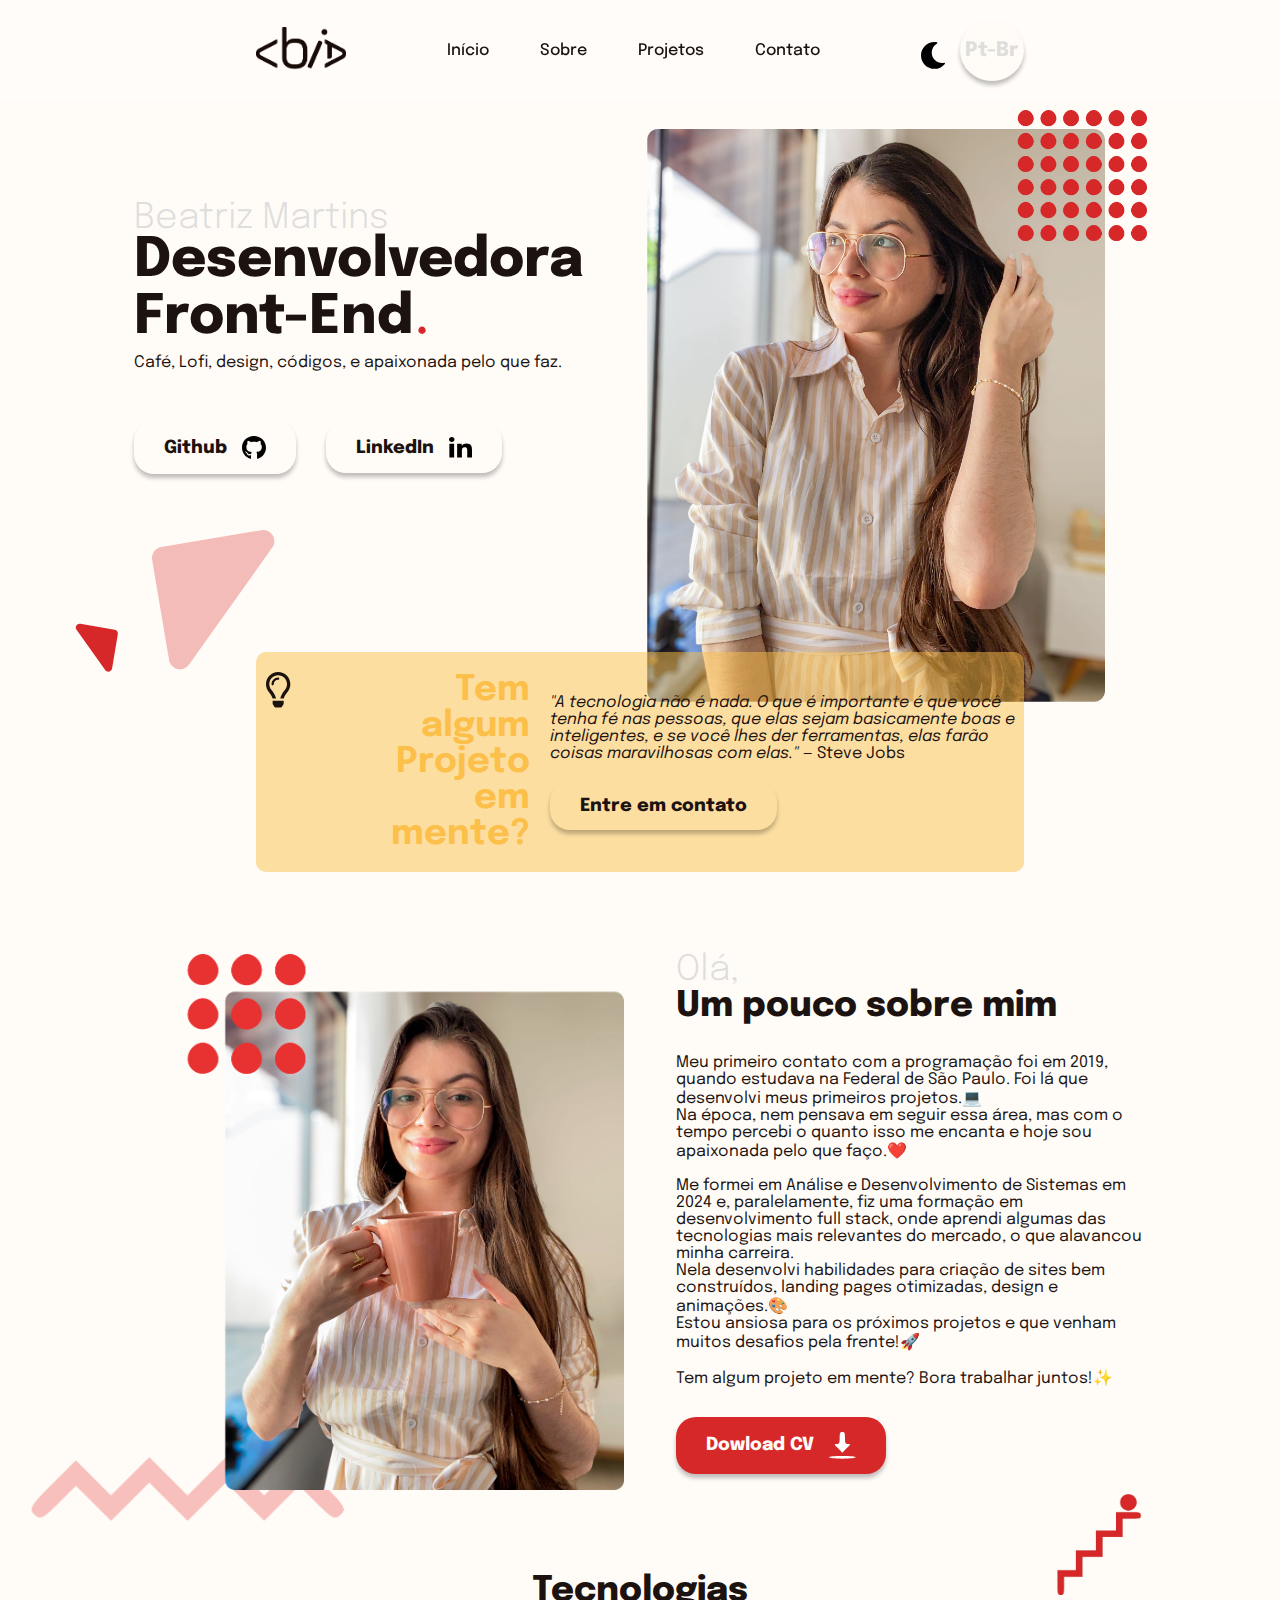
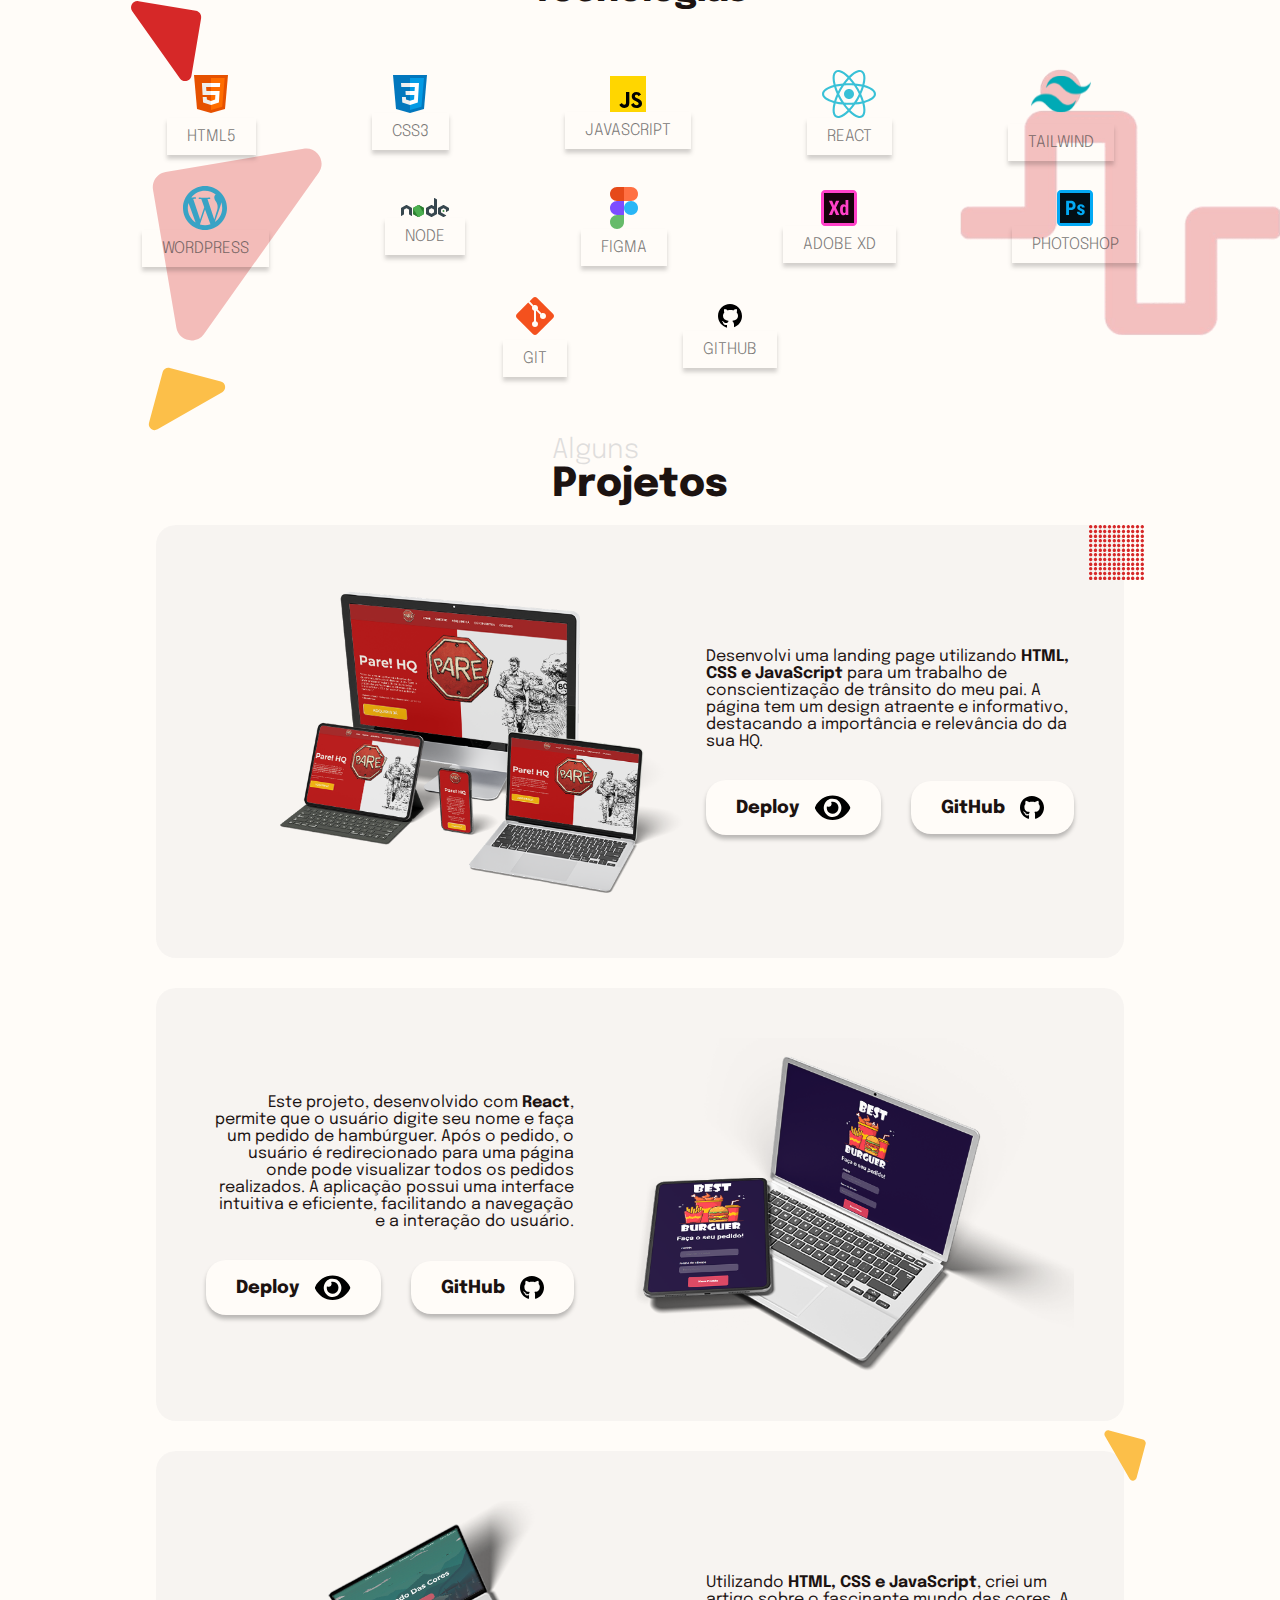
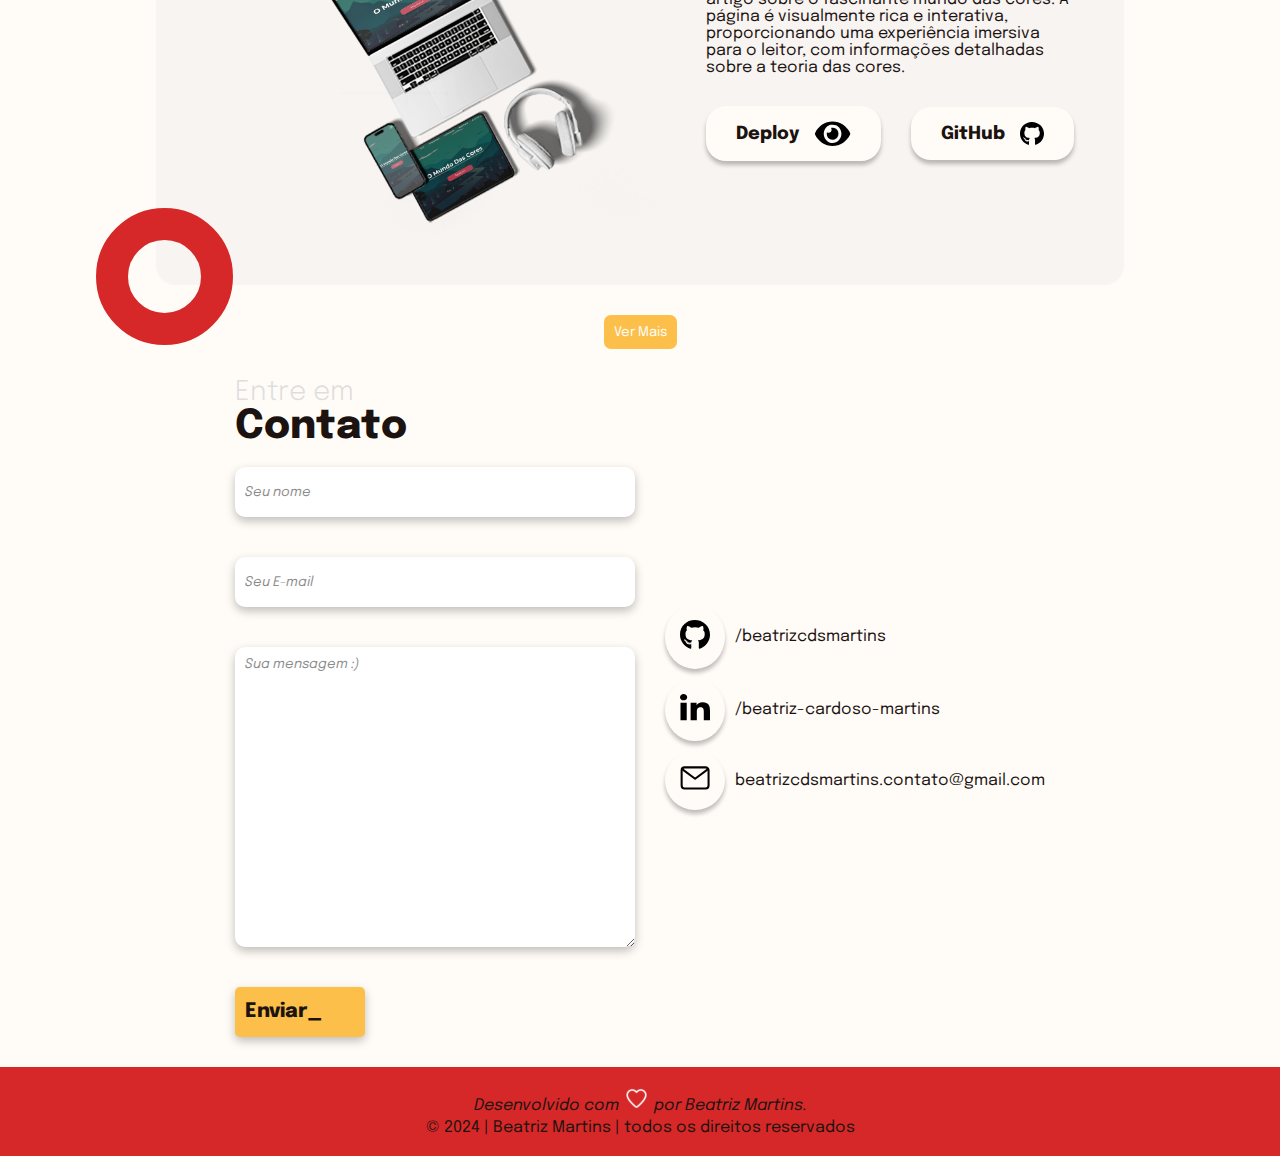
==== index.html @ 6c8186a6 "fix bug form" ====
<!DOCTYPE html>
<html lang="pt-br">

<head>
    <meta charset="UTF-8">
    <meta name="viewport" content="width=device-width, initial-scale=1.0">
    <link rel="preconnect" href="https://fonts.googleapis.com">
    <link rel="preconnect" href="https://fonts.gstatic.com" crossorigin>
    <link href="https://fonts.googleapis.com/css2?family=Epilogue:ital,wght@0,100..900;1,100..900&display=swap"
        rel="stylesheet">
    <link rel="stylesheet" href="./styles/index.css">
    <title>Beatriz Martins</title>
</head>

<body>
    <div class="mobile-header">
        <a href="#"><img width="90px" src="./assets/images/logo-bia.png" alt="Beatriz-Martins-Logo"></a>
        <img class="hamburguer" src="./assets/icons/hamburguer_menu.svg" alt="menu-hamburguer">
    </div>

    <header>
        <a class="logo-desktop" href="#"><img width="90px" src="./assets/images/logo-bia.png"
                alt="Beatriz-Martins-Logo"></a>
        <nav class="nav-menu">
            <div class="info-mobile">
                <img class="switch" src="./assets/icons/moon.svg" alt="moon-mood">
                <button class="language-btn">Pt-Br</button>
            </div>
            <a href="#home">Início</a>
            <a href="#sobre">Sobre</a>
            <a href="#projetos">Projetos</a>
            <a href="#contato">Contato</a>
        </nav>
        <div class="nav-info">
            <img class="switch" src="./assets/icons/moon.svg" alt="moon-mood">
            <button class="language-btn">Pt-Br</button>
        </div>
    </header>

    <section id="home">
        <div class="background-images">
        </div>
        <div class="container-home">
            <article>

                <span class="span-subtitle">Beatriz Martins</span>
                <h1>Desenvolvedora <br> Front-End<span>.</span></h1>
                <p>Café, Lofi, design, códigos, e apaixonada pelo que faz.</p>

                <div>
                    <a target="_blank" href="https://github.com/beatrizcdsmartins/">Github <img class="github"
                            src="./assets/icons/github.svg" alt="git-hub"></a>
                    <a target="_blank" href="https://www.linkedin.com/in/beatriz-cardoso-martins/">LinkedIn <img
                            src="./assets/icons/linkedIn.svg" alt="linkedIn"></a>
                    <img class="pipe" src="./assets/shapes/pipe.svg" alt="">
                </div>
                <img class="triangle" src="./assets/shapes/triangle.svg" alt="">
                <img class="dark-triangle" src="./assets/shapes/dark_triangle.svg" alt="">
            </article>

            <img class="image-home" width="500px" src="./assets/images/foto_home.png" alt="Beatriz Martins">
        </div>

    </section>

    <section class="cta">

        <img class="lamp" src="./assets/icons/light_lamp.svg" alt="lamp">
        <div class="main-container">
            <h1>Tem algum<br>
                Projeto em <br>
                mente?</h1>
            <div>
                <p class="txt-cta">
                    <i> "A tecnologia não é nada. O que é importante é que você tenha fé nas pessoas,
                        que elas sejam basicamente boas e inteligentes, e se você lhes der ferramentas,
                        elas farão coisas maravilhosas com elas."</i>
                    — Steve Jobs
                </p>
                <a class="txt-cta" href="#contato">Entre em contato</a>
            </div>
        </div>
    </section>

    <section id="sobre" class="about-me">
        <div class="container-about-me">
            <img class="image-about-me" width="500px" src="./assets/images/quem-sou-imagem.png" alt="eu">
            <article>
                <span>Olá,</span>
                <h1>Um pouco sobre mim</h1>
                <p>
                    Meu primeiro contato com a programação foi em 2019, quando estudava na Federal de São Paulo. Foi lá
                    que desenvolvi meus primeiros projetos.💻
                    <br>Na época, nem pensava em seguir essa área, mas com o tempo percebi o quanto isso me encanta e
                    hoje sou apaixonada pelo que faço.❤️
                    <br><br>
                    Me formei em Análise e Desenvolvimento de Sistemas em 2024 e, paralelamente, fiz uma formação em
                    desenvolvimento full stack, onde aprendi algumas das tecnologias mais relevantes do mercado, o que
                    alavancou minha carreira. <br>
                    Nela desenvolvi habilidades para criação de sites bem construídos, landing pages otimizadas, design
                    e animações.🎨
                    <br>Estou ansiosa para os próximos projetos e que venham muitos desafios pela frente!🚀
                    <br><br>
                    Tem algum projeto em mente? Bora trabalhar juntos!✨
                </p>

                <button>Dowload CV <img src="./assets/icons/dowload.svg" alt="dowload-cv-botão"></button>
                <img class="gif" src="./assets/shapes/stairs_dot_animate.gif" alt="">
            </article>
        </div>

    </section>

    <section class="stacks-section">
        <div class="container-shapes">
            <img style="width: 100px;" class="dark-triangle" src="./assets/shapes/dark_triangle.svg" alt="">
            <img style="width: 200px;" class="triangle" src="./assets/shapes/triangle.svg" alt="">
            <img style="width: 100px;" class="yellow-triangle" src="./assets/shapes/yellow-triangle.svg" alt="">
        </div>


        <div class="container-stacks">
            <h1>Tecnologias</h1>
            <div class="stacks">
                <div class="block-stack">
                    <img src="./assets/stacks/html.svg" alt="html">
                    <span>HTML5</span>
                </div>
                <div class="block-stack">
                    <img src="./assets/stacks/css.svg" alt="html">
                    <span>CSS3</span>
                </div>
                <div class="block-stack">
                    <img src="./assets/stacks/js.svg" alt="html">
                    <span>JAVASCRIPT</span>
                </div>
                <div class="block-stack">
                    <img src="./assets/stacks/react.svg" alt="html">
                    <span>REACT</span>
                </div>
                <div class="block-stack">
                    <img src="./assets/stacks/tailwind.svg" alt="html">
                    <span>TAILWIND</span>
                </div>
                <div class="block-stack">
                    <img src="./assets/stacks/wordpress.svg" alt="html">
                    <span>WORDPRESS</span>
                </div>
                <div class="block-stack">
                    <img src="./assets/stacks/node.svg" alt="html">
                    <span>NODE</span>
                </div>
                <div class="block-stack">
                    <img src="./assets/stacks/figma.svg" alt="html">
                    <span>FIGMA</span>
                </div>
                <div class="block-stack">
                    <img src="./assets/stacks/adobeXd.svg" alt="html">
                    <span>ADOBE XD</span>
                </div>
                <div class="block-stack">
                    <img src="./assets/stacks/ps.svg" alt="html">
                    <span>PHOTOSHOP</span>
                </div>
                <div class="block-stack">
                    <img src="./assets/stacks/git.svg" alt="html">
                    <span>GIT</span>
                </div>
                <div class="block-stack">
                    <img src="./assets/stacks/github.svg" alt="html">
                    <span>GITHUB</span>
                </div>
            </div>
            <img class="stacks-gif" src="./assets/shapes/gif_stacks.gif" alt="">
        </div>
    </section>

    <section id="projetos" class="projects">
        <div class="projects-container">
            <div class="container-title">
                <span>Alguns</span>
                <h1>Projetos</h1>
            </div>

            <div class="wrap-projects">
                <div class="container-project">
                    <img class="dots-shape" src="./assets/shapes/square_dots.svg" alt="">
                    <img class="mockup" width="500px" src="./assets/images/mockups/pareHq_mockup.png" alt="">
                    <div>
                        <p>Desenvolvi uma landing page utilizando <b>HTML, CSS e JavaScript</b>
                            para um trabalho de conscientização de trânsito do meu pai. A página
                            tem um design atraente e informativo, destacando a importância e relevância do
                            da sua HQ.</p>

                        <div class="container-btn">
                            <a target="_blank" href="https://parehq.com.br/">Deploy <img
                                    src="./assets/icons/deploy_eye.svg" alt="Deploy-project"></a>
                            <a target="_blank" href="https://github.com/beatrizcdsmartins/Pare-HQ">GitHub <img
                                    src="./assets/icons/github.svg" alt="github"></a>
                        </div>
                    </div>
                </div>

                <div class="container-project  inverse-container-project">
                    <img class="mockup" width="500px" src="./assets/images/mockups/react_hamburguer_mockup.png" alt="">
                    <div>
                        <p>Este projeto, desenvolvido com <b>React</b>, permite que
                            o usuário digite seu nome e faça um pedido de hambúrguer.
                            Após o pedido, o usuário é redirecionado para uma página onde
                            pode visualizar todos os pedidos realizados. A aplicação possui
                            uma interface intuitiva
                            e eficiente, facilitando a navegação e a interação do usuário.</p>

                        <div class="container-btn">
                            <a target="_blank" href="https://genuine-hummingbird-b6ca95.netlify.app/">Deploy <img
                                    src="./assets/icons/deploy_eye.svg" alt="Deploy-project"></a>
                            <a target="_blank" href="https://github.com/beatrizcdsmartins/hamburguer-react">GitHub <img
                                    src="./assets/icons/github.svg" alt="github"></a>
                        </div>
                    </div>
                </div>

                <div class="container-project">
                    <img class="triangle-shape" src="./assets/shapes/yellow-triangle.svg" alt="">
                    <img class="mockup" width="500px" src="./assets/images/mockups/colors_ockup.png" alt="">
                    <div>
                        <p>Utilizando <b>HTML, CSS e JavaScript</b>, criei um artigo sobre o fascinante mundo
                            das cores. A página é visualmente rica e interativa, proporcionando uma
                            experiência imersiva para o leitor, com informações detalhadas sobre a
                            teoria das cores.</p>

                        <div class="container-btn">
                            <a target="_blank" href="https://beatrizcdsmartins.github.io/The-colors-world/">Deploy <img
                                    src="./assets/icons/deploy_eye.svg" alt="Deploy-project"></a>
                            <a target="_blank" href="https://github.com/beatrizcdsmartins/The-colors-world">GitHub <img
                                    src="./assets/icons/github.svg" alt="github"></a>
                        </div>
                    </div>
                    <img class="circle-shape" src="./assets/shapes/stroke_fat_circle.svg" alt="">
                </div>

                <div id="hide-content">
                    <div class="container-project  inverse-container-project">
                        <img class="mockup" width="500px" src="./assets/images/mockups/conversor_Mockup.png" alt="">
                        <div>
                            <p>Este projeto foi desenvolvido com <b>HTML, CSS e JavaScript</b>, e consome
                                uma <b>API</b> que fornece os valores atualizados do euro, bitcoin e dólar.
                                O conversor de moedas é prático e fácil de usar, permitindo que os usuários
                                obtenham rapidamente as cotações mais recentes das moedas.</p>

                            <div class="container-btn">
                                <a target="_blank"
                                    href="https://beatrizcdsmartins.github.io/Conversor-de-Moedas/">Deploy
                                    <img src="./assets/icons/deploy_eye.svg" alt="Deploy-project"></a>
                                <a target="_blank"
                                    href="https://github.com/beatrizcdsmartins/Conversor-de-Moedas">GitHub
                                    <img src="./assets/icons/github.svg" alt="github"></a>
                            </div>
                        </div>
                    </div>

                    <div class="container-project">
                        <img class="circles-shape" src="./assets/shapes/yellow-circle.svg" alt="">
                        <img class="mockup" width="500px" src="./assets/images/mockups/weather_mockup.png" alt="">
                        <div>
                            <p>Utilizando <b>HTML, CSS e JavaScript</b>, criei uma aplicação
                                que consulta uma <b>API</b> para obter o clima em tempo real de qualquer
                                cidade digitada pelo usuário. A interface é limpa e responsiva,
                                proporcionando uma maneira
                                rápida e eficiente de obter informações meteorológicas atualizadas.</p>

                            <div class="container-btn">
                                <a target="_blank" href="https://beatrizcdsmartins.github.io/How-is-the-weather/">Deploy
                                    <img src="./assets/icons/deploy_eye.svg" alt="Deploy-project"></a>
                                <a target="_blank" href="https://github.com/beatrizcdsmartins/How-is-the-weather">GitHub
                                    <img src="./assets/icons/github.svg" alt="github"></a>
                            </div>
                        </div>
                    </div>

                    <div class="container-project  inverse-container-project">
                        <img class="zig-zag-shape" src="./assets/shapes/zig_zag.png" alt="">
                        <img class="mockup" width="500px" src="./assets/images/mockups/login_mockup.png" alt="">
                        <div>
                            <p>Este projeto, desenvolvido com <b>HTML, CSS e JavaScript</b>,
                                foi criado para praticar animações e funcionalidades interativas, apresentando uma
                                interface moderna
                                e animada.</p>

                            <div class="container-btn">
                                <a target="_blank"
                                    href="https://beatrizcdsmartins.github.io/Light-Dark-Login-Theme/">Deploy <img
                                        src="./assets/icons/deploy_eye.svg" alt="Deploy-project"></a>
                                <a target="_blank"
                                    href="https://github.com/beatrizcdsmartins/Light-Dark-Login-Theme">GitHub <img
                                        src="./assets/icons/github.svg" alt="github"></a>
                            </div>
                        </div>
                    </div>
                </div>
            </div>
        </div>

        <button id="see-more">Ver Mais</button>
    </section>

    <section id="contato" class="contact">
        <div class="container-contact">
            <div>
                <div class="container-title">
                    <span>Entre em</span>
                    <h1>Contato</h1>
                </div>

                <form onsubmit="sendEmail(); reset(); return false;">
                    <input id="name" name="name" type="text" placeholder="Seu nome" required>
                    <input id="email" name="email" type="email" placeholder="Seu E-mail" required>
                    <textarea id="message" name="message" cols="30" rows="10" placeholder="Sua mensagem :)"
                        required></textarea>
                    <input id="enviar-btn" type="submit" value="Enviar_">
                </form>

            </div>
            <div class="social-medias">
                <div><a target="_blank" href="https://github.com/beatrizcdsmartins/"><img
                            src="./assets/icons/github.svg" alt=""></a>
                    <p>/beatrizcdsmartins</p>
                </div>
                <div><a target="_blank" href="https://www.linkedin.com/in/beatriz-cardoso-martins/"><img
                            src="./assets/icons/linkedIn.svg" alt=""></a>
                    <p>/beatriz-cardoso-martins</p>
                </div>
                <div><a target="_blank" href="mailto:beatrizcdsmartins.contato@gmail.com"><img
                            src="./assets/icons/e-mail.svg" alt=""></a>
                    <p>beatrizcdsmartins.contato@gmail.com</p>
                </div>
            </div>


            <div class="social-medias-mobile">
                <div><a href="https://github.com/beatrizcdsmartins/"><img src="./assets/icons/github.svg" alt=""></a>
                </div>
                <div><a href="https://www.linkedin.com/in/beatriz-cardoso-martins/"><img
                            src="./assets/icons/linkedIn.svg" alt=""></a></div>
                <div><a href="mailto:beatrizcdsmartins.contato@gmail.com"><img src="./assets/icons/e-mail.svg"
                            alt=""></a></div>
            </div>
    </section>

    <footer>
        <p class="development">Desenvolvido com <img src="./assets/icons/heart.svg" alt="heart"> por Beatriz Martins.
        </p>
        <p>© 2024 | Beatriz Martins | todos os direitos reservados</p>
    </footer>


</body>

<script src="script.js"></script>
<script src="https://smtpjs.com/v3/smtp.js"></script>
<script>
    function sendEmail() {
        Email.send({
            secureToken: "bc569d8a-ad79-4b68-9f26-719006bdbb8d",
            To: 'beatrizcdsmartins.contato@gmail.com',
            From: document.getElementById("email").value,
            Subject: "Chegou:",
            Body: document.getElementById("name")
        }).then(
            message => alert(message)
        );
    }
</script>

</html>
---- styles/index.css ----
@charset "UTF-8";
:root {
  --white: #FFFCF8;
  --red: #D62828;
  --yellow: #FCBF49;
  --lightGray: #DFDEDD;
  --gray: #423F3F;
  --black: #1C1311;
  --orange: #F77F00;
}

.dark-mode:root {
  --white: #060A2F;
  --red: #2f2f2f;
  --yellow: #ff9748;
  --lightGray: #DFDEDD;
  --gray: #423F3F;
  --black: #FFFCF8;
  --orange: #F77F00;
}

.cta.active::before {
  background-color: #060A2F;
  opacity: 1;
}

.txt-cta.active {
  color: #fff;
}

* {
  margin: 0;
  padding: 0;
  box-sizing: border-box;
  font-family: "Epilogue", sans-serif;
  text-decoration: none;
}

p,
h1,
h2,
h3,
h4,
a {
  color: var(--black);
}

button,
a {
  cursor: pointer;
  transition: transform 0.3s ease-in-out;
}
button:hover,
a:hover {
  transform: scale(1.1);
}

.hamburguer,
.mobile-header,
.info-mobile {
  display: none;
}

.social-medias-mobile {
  display: none !important;
}

.btn-component, .projects .projects-container .wrap-projects .container-project div .container-btn a, .about-me .container-about-me article button, .cta a, #home article div a {
  box-shadow: 0px 4px 4px 0px rgba(0, 0, 0, 0.2509803922);
  display: flex;
  flex-direction: row;
  justify-content: space-around;
  align-items: center;
  padding: 15px 30px;
  border-radius: 20px;
  gap: 15px;
  font-weight: 800;
  font-size: 18px;
}

.span-subtitle, .contact .container-contact .container-title span, .projects .projects-container .container-title span, .about-me .container-about-me article span, #home article span {
  color: var(--lightGray);
  font-weight: 300;
  font-size: clamp(1em, 1em + 1.5vw, 2.5em);
}

.language-btn, .contact .container-contact .social-medias div a,
.contact .container-contact .social-medias-mobile div a {
  border-radius: 50%;
  border: none;
  padding: 20px 5px;
  color: var(--lightGray);
  background: var(--white);
  box-shadow: 0px 4px 4px 0px rgba(0, 0, 0, 0.2509803922);
  font-weight: 800;
  font-size: 20px;
}

body,
html {
  width: 100vw;
  scroll-behavior: smooth;
  background: var(--white);
  overflow-x: hidden;
}

header {
  display: flex;
  flex-direction: row;
  justify-content: space-between;
  align-items: center;
  width: 100%;
  padding: 20px 20%;
  position: fixed;
  z-index: 200;
  background-color: transparent;
}
header::before {
  content: "";
  position: absolute;
  top: 0;
  left: 0;
  right: 0;
  bottom: 0;
  background-color: var(--white);
  opacity: 0.9;
  z-index: -1;
}
header div {
  display: flex;
  flex-direction: row;
  justify-content: center;
  align-items: center;
  gap: 15px;
}
header div img {
  margin-top: 10px;
}
header nav {
  display: flex;
  flex-direction: row;
  justify-content: center;
  align-items: center;
  gap: 4vw;
}
header nav a {
  font-weight: 500;
}

#home {
  position: relative;
}
#home .background-images {
  position: absolute;
  top: 0;
  left: 0;
  width: 100%;
  height: 100%;
  z-index: -1;
}
#home .container-home {
  display: flex;
  flex-direction: row;
  justify-content: center;
  align-items: start;
  margin-top: 110px;
  gap: 5%;
}
#home .container-home .image-home {
  width: min(80%, 500px);
}
#home article {
  display: flex;
  flex-direction: column;
  justify-content: start;
  align-items: start;
  margin-top: 90px;
  position: relative;
}
#home article .triangle {
  position: absolute;
  transition: transform 0.3s ease;
  bottom: -200px;
  animation: spin 6s linear infinite;
}
#home article .triangle:hover {
  animation-play-state: paused;
}
#home article .dark-triangle {
  position: absolute;
  bottom: -200px;
  left: -60px;
  animation: spin-oposite 8s linear infinite;
}
#home article .dark-triangle:hover {
  animation-play-state: paused;
}
#home article div {
  display: flex;
  flex-direction: row;
  justify-content: center;
  align-items: center;
  margin-top: 50px;
  gap: 30px;
  position: relative;
}
#home article div .pipe {
  position: absolute;
  left: 100%;
  z-index: -1;
}
#home article p {
  margin-top: 10px;
}
#home article h1 {
  font-size: clamp(1.75em, 1em + 3vw, 4.5em);
  line-height: min(4vw, 60px);
  font-weight: 800;
}
#home article h1 span {
  color: var(--red);
}

.dark-modes .main-container h1 {
  color: pink;
}

.cta {
  border-radius: 10px;
  margin: 0 20%;
  display: flex;
  flex-direction: row;
  justify-content: center;
  align-items: start;
  padding: 20px 0;
  margin-top: -50px;
  position: relative;
  z-index: 2;
}
.cta::before {
  content: "";
  position: absolute;
  top: 0;
  left: 0;
  right: 0;
  bottom: 0;
  background-color: var(--yellow);
  opacity: 0.5;
  z-index: -1;
  border-radius: 10px;
}
.cta .lamp {
  margin-right: 50px;
  cursor: pointer;
  padding-left: 10px;
  transition: transform 0.1s ease-in-out;
}
.cta .lamp:hover {
  animation: shake-animation 1.5s ease-in-out;
}
.cta .dark-triangle {
  position: absolute;
  left: -10%;
  z-index: -1;
}
.cta .main-container {
  display: flex;
  flex-direction: row;
  justify-content: center;
  align-items: center;
  gap: 20px;
}
.cta .main-container h1 {
  text-align: end;
  font-size: clamp(1em, 1em + 1.5vw, 2.5em);
  color: var(--yellow);
}
.cta p {
  max-width: 500px;
}
.cta div {
  display: flex;
  flex-direction: column;
  justify-content: center;
  align-items: start;
  gap: 20px;
}
.about-me {
  padding: 0 10%;
}
.about-me .container-about-me {
  position: relative;
  display: flex;
  flex-direction: row;
  justify-content: center;
  align-items: start;
  margin-top: 80px;
  gap: 50px;
}
.about-me .container-about-me .zig-zag {
  position: absolute;
  left: 0;
  bottom: -200px;
  z-index: -1;
}
.about-me .container-about-me .image-about-me {
  width: min(90%, 600px);
  border-radius: 10px;
  border: 2px solid var(--white);
  margin-left: -10%;
}
.about-me .container-about-me article {
  position: relative;
}
.about-me .container-about-me article h1 {
  font-size: clamp(1em, 1em + 1.5vw, 2.5em);
  font-weight: 800;
  margin-bottom: 30px;
}
.about-me .container-about-me article p {
  max-width: 500px;
}
.about-me .container-about-me article button {
  border: none;
  background-color: var(--red);
  color: var(--white);
  margin-top: 30px;
}
.about-me .container-about-me article .gif {
  width: min(30%, 200px);
  position: absolute;
  right: 0;
}

.stacks-section {
  margin-top: 50px;
  position: relative;
}
.stacks-section .stacks-gif {
  position: absolute;
  width: min(400px, 50%) !important;
  right: 0;
}
.stacks-section .container-shapes {
  margin-left: 10%;
  display: flex;
  flex-direction: column;
  position: absolute;
}
.stacks-section .container-shapes .yellow-triangle {
  animation: mover 7s infinite;
}
.stacks-section .container-shapes .yellow-triangle:hover {
  animation-play-state: paused;
}
.stacks-section .container-shapes .triangle {
  animation: spin 30s infinite;
}
.stacks-section .container-shapes .dark-triangle {
  animation: spin-oposite 20s infinite;
}
.stacks-section .container-stacks {
  display: flex;
  flex-direction: column;
  justify-content: center;
  align-items: center;
  width: 100%;
  padding: 0 30px;
}
.stacks-section .container-stacks h1 {
  font-size: clamp(1em, 1em + 1.5vw, 2.5em);
  font-weight: 800;
}
.stacks-section .container-stacks .stacks {
  display: flex;
  flex-wrap: wrap;
  justify-content: center;
  align-items: center;
  gap: 10%;
  padding: 30px;
}
.stacks-section .container-stacks .stacks .block-stack {
  display: flex;
  flex-direction: column;
  justify-content: center;
  align-items: center;
  z-index: 5;
  margin-top: 25px;
}
.stacks-section .container-stacks .stacks .block-stack span {
  box-shadow: 0px 4px 4px 0px rgba(0, 0, 0, 0.2509803922);
  padding: 10px 20px;
  color: var(--gray);
  font-weight: 300;
  opacity: 0.7;
}

.projects {
  padding: 0 20%;
  display: flex;
  flex-direction: column;
  justify-content: center;
  align-items: center;
}
.projects #see-more {
  background-color: var(--yellow);
  border: none;
  color: var(--white);
  padding: 10px;
  border-radius: 7px;
  cursor: pointer;
}
.projects .projects-container {
  display: flex;
  flex-direction: column;
  justify-content: center;
  align-items: center;
  padding: 30px 0;
}
.projects .projects-container .container-title {
  display: flex;
  flex-direction: column;
  justify-content: start;
  align-items: start;
  margin-bottom: 20px;
}
.projects .projects-container .container-title span {
  text-align: start;
  font-size: clamp(1em, 1em + 1vw, 1.7em);
}
.projects .projects-container .container-title h1 {
  font-size: clamp(1em, 1em + 2vw, 2.5em);
  font-weight: 800;
}
.projects .projects-container .wrap-projects {
  display: flex;
  flex-direction: column;
  justify-content: center;
  align-items: center;
  gap: 30px;
  position: relative;
}
.projects .projects-container .wrap-projects #hide-content {
  margin-top: -30px;
  max-height: 0;
  opacity: 0;
  overflow: hidden;
  transition: max-height 0.5s ease, opacity 0.5s ease;
}
.projects .projects-container .wrap-projects #hide-content .container-project {
  margin-top: 30px;
  padding: 50px;
}
.projects .projects-container .wrap-projects #hide-content.show {
  display: flex;
  flex-direction: column;
  justify-content: center;
  align-items: center;
  width: 100vw;
  max-height: 5000px;
  /* Ajuste conforme necessário para acomodar o conteúdo */
  opacity: 1;
}
.projects .projects-container .wrap-projects .container-project {
  position: relative;
}
.projects .projects-container .wrap-projects .dots-shape {
  position: absolute;
  top: 0;
  right: 0;
  margin-right: -20px;
  animation: spin 6s linear infinite;
}
.projects .projects-container .wrap-projects .container-project {
  display: flex;
  flex-direction: row;
  justify-content: center;
  align-items: center;
  background-color: rgba(223, 222, 221, 0.2392156863);
  padding: min(50px, 10%);
  border-radius: 20px;
}
.projects .projects-container .wrap-projects .container-project .triangle-shape {
  position: absolute;
  right: 0;
  z-index: 5;
  transform: rotate(90deg);
  top: 0;
  margin-top: -30px;
  margin-right: -40px;
  animation: spin-oposite 10s linear infinite;
}
.projects .projects-container .wrap-projects .container-project .zig-zag-shape {
  position: absolute;
  margin-right: -40px;
  top: 0;
  right: 0;
  width: 250px;
}
.projects .projects-container .wrap-projects .container-project .circles-shape {
  position: absolute;
  top: 0;
  margin-top: -90px;
  right: 0;
  margin-right: -40px;
  width: 200px;
  animation: spin 6s linear infinite;
}
.projects .projects-container .wrap-projects .container-project .circle-shape {
  position: absolute;
  bottom: 0;
  left: 0;
  z-index: 5;
  margin-bottom: -60px;
  margin-left: -60px;
}
.projects .projects-container .wrap-projects .container-project p {
  max-width: 600px;
}
.projects .projects-container .wrap-projects .container-project div {
  display: flex;
  flex-direction: column;
  justify-content: start;
  align-items: start;
  gap: 30px;
}
.projects .projects-container .wrap-projects .container-project div .container-btn {
  display: flex;
  flex-direction: row;
  justify-content: start;
  align-items: center;
  gap: 30px;
  text-align: center;
}
.projects .projects-container .wrap-projects .container-project div .container-btn a {
  background-color: var(--white);
}
.projects .projects-container .wrap-projects .inverse-container-project {
  display: flex;
  flex-direction: row-reverse;
  justify-content: center;
  align-items: center;
  text-align: end;
}

.contact {
  position: relative;
  display: flex;
  flex-direction: row;
  justify-content: center;
  align-items: center;
}
.contact .container-contact {
  z-index: 2;
  position: relative;
  padding: 30px 0;
  display: flex;
  flex-direction: row;
  justify-content: center;
  align-items: center;
  gap: 30px;
  display: flex;
  flex-direction: row;
  justify-content: center;
  align-items: center;
}
.contact .container-contact form {
  display: flex;
  flex-direction: column;
  justify-content: start;
  align-items: start;
  width: min(60vw, 400px);
  gap: 40px;
}
.contact .container-contact form input,
.contact .container-contact form textarea {
  width: 100%;
  box-shadow: 0px 4px 9.4px 0px rgba(0, 0, 0, 0.2509803922);
  border: none;
  border-radius: 10px;
  padding: 10px;
  outline: none;
}
.contact .container-contact form textarea {
  height: 300px;
}
.contact .container-contact form input {
  height: 50px;
}
.contact .container-contact form input::-moz-placeholder, .contact .container-contact form textarea::-moz-placeholder {
  font-style: italic;
  color: var(--gray);
  opacity: 0.6;
}
.contact .container-contact form input::placeholder,
.contact .container-contact form textarea::placeholder {
  font-style: italic;
  color: var(--gray);
  opacity: 0.6;
}
.contact .container-contact form input[type=submit] {
  background-color: var(--yellow);
  width: min(50%, 130px);
  cursor: pointer;
  color: var(--black);
  font-weight: 800;
  text-align: start;
  padding-left: 10px;
  font-size: 20px;
  border-radius: 5px;
}
.contact .container-contact .container-title {
  margin-bottom: 20px;
}
.contact .container-contact .container-title span {
  font-size: clamp(1em, 1em + 1vw, 1.7em);
}
.contact .container-contact .container-title h1 {
  font-size: clamp(1em, 1em + 2vw, 2.5em);
  font-weight: 800;
}
.contact .container-contact .social-medias,
.contact .container-contact .social-medias-mobile {
  display: flex;
  flex-direction: column;
  justify-content: start;
  align-items: start;
  gap: 10px;
}
.contact .container-contact .social-medias div,
.contact .container-contact .social-medias-mobile div {
  display: flex;
  flex-direction: row;
  justify-content: center;
  align-items: center;
  gap: 10px;
}
.contact .container-contact .social-medias div a,
.contact .container-contact .social-medias-mobile div a {
  padding: 15px;
}
.contact .container-contact .social-medias div img,
.contact .container-contact .social-medias-mobile div img {
  width: 30px;
}

footer {
  background-color: var(--red);
  display: flex;
  flex-direction: column;
  justify-content: center;
  align-items: center;
  gap: 5px;
  width: 100% !important;
  padding: 20px 0;
}
footer .development {
  font-style: italic;
}

@keyframes shake-animation {
  0%, 100% {
    transform: translateX(0);
  }
  10%, 30%, 50%, 70%, 90% {
    transform: translateX(-10px);
  }
  20%, 40%, 60%, 80% {
    transform: translateX(10px);
  }
}
@keyframes spin {
  from {
    transform: rotate(0deg);
  }
  to {
    transform: rotate(360deg);
  }
}
@keyframes spin-oposite {
  from {
    transform: rotate(360deg);
  }
  to {
    transform: rotate(0deg);
  }
}
@keyframes afastar-esquerda {
  0% {
    transform: translateX(0);
  }
  100% {
    transform: translateX(-40px);
  }
}
@keyframes afastar-direita {
  0% {
    transform: translateX(0);
  }
  100% {
    transform: translateX(20px);
  }
}
@keyframes mover {
  0% {
    left: 0;
    top: 0;
    transform: translate(0, 0);
  }
  25% {
    left: 50px;
    top: 0;
    transform: translate(50px, 0);
  }
  50% {
    left: calc(100% - 50px);
    top: calc(100% - 50px);
    transform: translate(0, 100px);
  }
  100% {
    left: 0;
    top: 0;
    transform: translate(0, 0);
  }
}
@keyframes fadeIn {
  0% {
    opacity: 0;
    transform: translateY(-20px);
  }
  100% {
    opacity: 1;
    transform: translateY(0);
  }
}
@media screen and (max-width: 1017px) {
  .social-medias-mobile div {
    margin-bottom: 10px;
  }
  .info-mobile {
    display: block;
    display: flex;
    flex-direction: row !important;
    justify-content: center !important;
    align-items: center !important;
  }
  .info-mobile .language-btn, .info-mobile .contact .container-contact .social-medias div a, .contact .container-contact .social-medias div .info-mobile a,
  .info-mobile .contact .container-contact .social-medias-mobile div a,
  .contact .container-contact .social-medias-mobile div .info-mobile a {
    border-radius: 10px;
    padding: 10px;
    font-size: 15px;
  }
  .container-shapes .triangle,
  .dark-triangle,
  .yellow-triangle {
    display: none;
  }
  header {
    background-color: transparent;
  }
  header::before {
    background-color: transparent;
  }
  #home .triangle {
    display: none;
  }
  #home .container-home {
    margin-top: 30px;
  }
  #home article {
    display: flex;
    flex-direction: column !important;
    justify-content: center !important;
    align-items: center !important;
    margin-top: 20px;
  }
  #home h1,
  #home p {
    text-align: center;
  }
  #home h1 {
    line-height: 25px !important;
  }
  #home p {
    margin: 0 20px;
  }
  #home article div {
    display: flex;
    flex-direction: column !important;
    justify-content: center !important;
    align-items: center !important;
    margin-top: 20px;
  }
  .cta {
    margin-top: 40px !important;
  }
  .cta .main-container {
    flex-direction: column !important;
    gap: 20px;
  }
  .cta .lamp {
    margin-right: 0px !important;
    cursor: pointer;
  }
  .cta a {
    text-align: center;
    padding: 12px !important;
  }
  .cta p {
    text-align: end;
  }
  .cta .main-container {
    align-items: end !important;
  }
  .cta div {
    align-items: end !important;
  }
  .hamburguer,
  .mobile-header {
    display: block;
  }
  .hamburguer {
    cursor: pointer;
    position: fixed;
    z-index: 700;
    top: 10px;
    right: 10px;
  }
  .mobile-header {
    display: flex;
    flex-direction: row !important;
    justify-content: space-between !important;
    align-items: center !important;
    margin: 30px 10% 0 10% !important;
  }
  .logo-desktop {
    display: none;
  }
  .nav-menu.active {
    display: flex;
    width: min(60%, 200px);
    z-index: 200;
    border-radius: 20px;
    height: 30vh;
    margin-right: 30px;
    box-shadow: rgba(17, 17, 26, 0.1) 0px 1px 0px;
    background-color: rgba(255, 251, 246, 0.969);
    transform: translateY(0);
  }
  .nav-menu {
    display: none;
    flex-direction: column;
    background-color: #fff;
    position: fixed;
    top: 60px;
    right: 0;
    width: 100%;
    text-align: center;
    z-index: 199;
    transform: translateY(-100%);
    transition: transform 0.3s ease;
  }
  .nav-menu.active {
    display: flex;
    align-items: start;
    padding-left: 20px;
  }
  .nav-menu.active a {
    animation: fadeIn 0.5s ease forwards;
  }
  .nav-info {
    display: none;
  }
  .nav-info.active {
    display: block;
  }
  .container-contact {
    display: flex;
    flex-direction: row !important;
    justify-content: center !important;
    align-items: end !important;
  }
  .social-medias-mobile {
    display: block !important;
  }
  .social-medias-mobile a {
    padding: 8px !important;
  }
  .social-medias-mobile img {
    width: 25px !important;
  }
  .social-medias {
    display: none !important;
  }
  .container-home {
    display: flex;
    flex-direction: column-reverse !important;
    justify-content: center !important;
    align-items: center !important;
  }
  .cta {
    margin: 0 auto;
    width: 80%;
    border: 1px solid var(--lightGray);
    box-shadow: 0px 4px 4px 0px rgba(0, 0, 0, 0.2509803922);
    border-radius: 10px;
    padding: 25px;
  }
  .cta img {
    margin: 0;
  }
  .stacks-section .stacks-gif {
    bottom: -100px;
  }
  .container-about-me {
    display: flex;
    flex-direction: column !important;
    justify-content: center !important;
    align-items: center !important;
  }
  .container-project {
    display: flex;
    flex-direction: column !important;
    justify-content: center !important;
    align-items: center !important;
    width: 80vw !important;
    gap: 20px !important;
  }
  .container-project div {
    display: flex;
    flex-direction: column !important;
    justify-content: center !important;
    align-items: center !important;
  }
  .container-project div p {
    text-align: center;
  }
  .container-project .container-btn {
    display: flex;
    flex-direction: column !important;
    justify-content: center !important;
    align-items: center !important;
  }
  .container-project .container-btn a {
    height: 50px;
  }
  .container-project .container-btn a img {
    width: 30px;
  }
  .container-project .mockup {
    width: 100%;
  }
  footer p {
    text-align: center;
  }
}/*# sourceMappingURL=index.css.map */
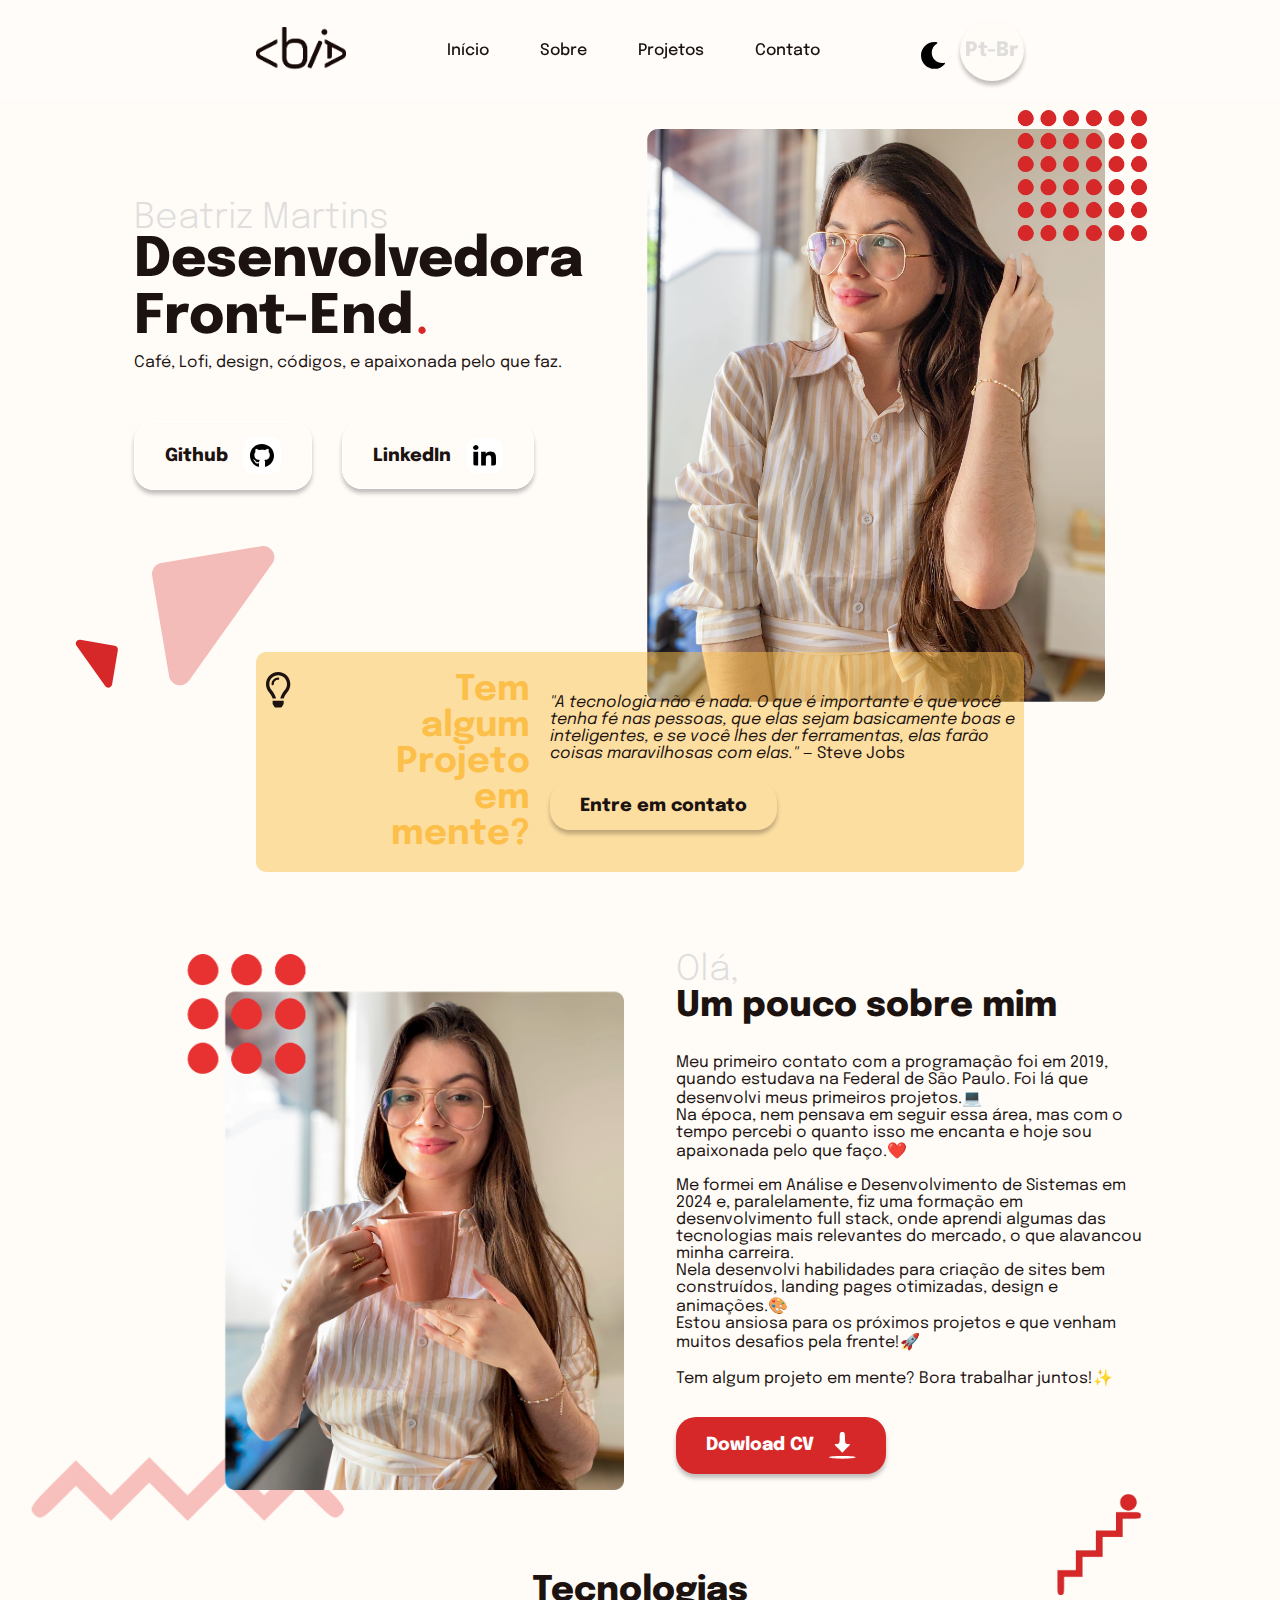
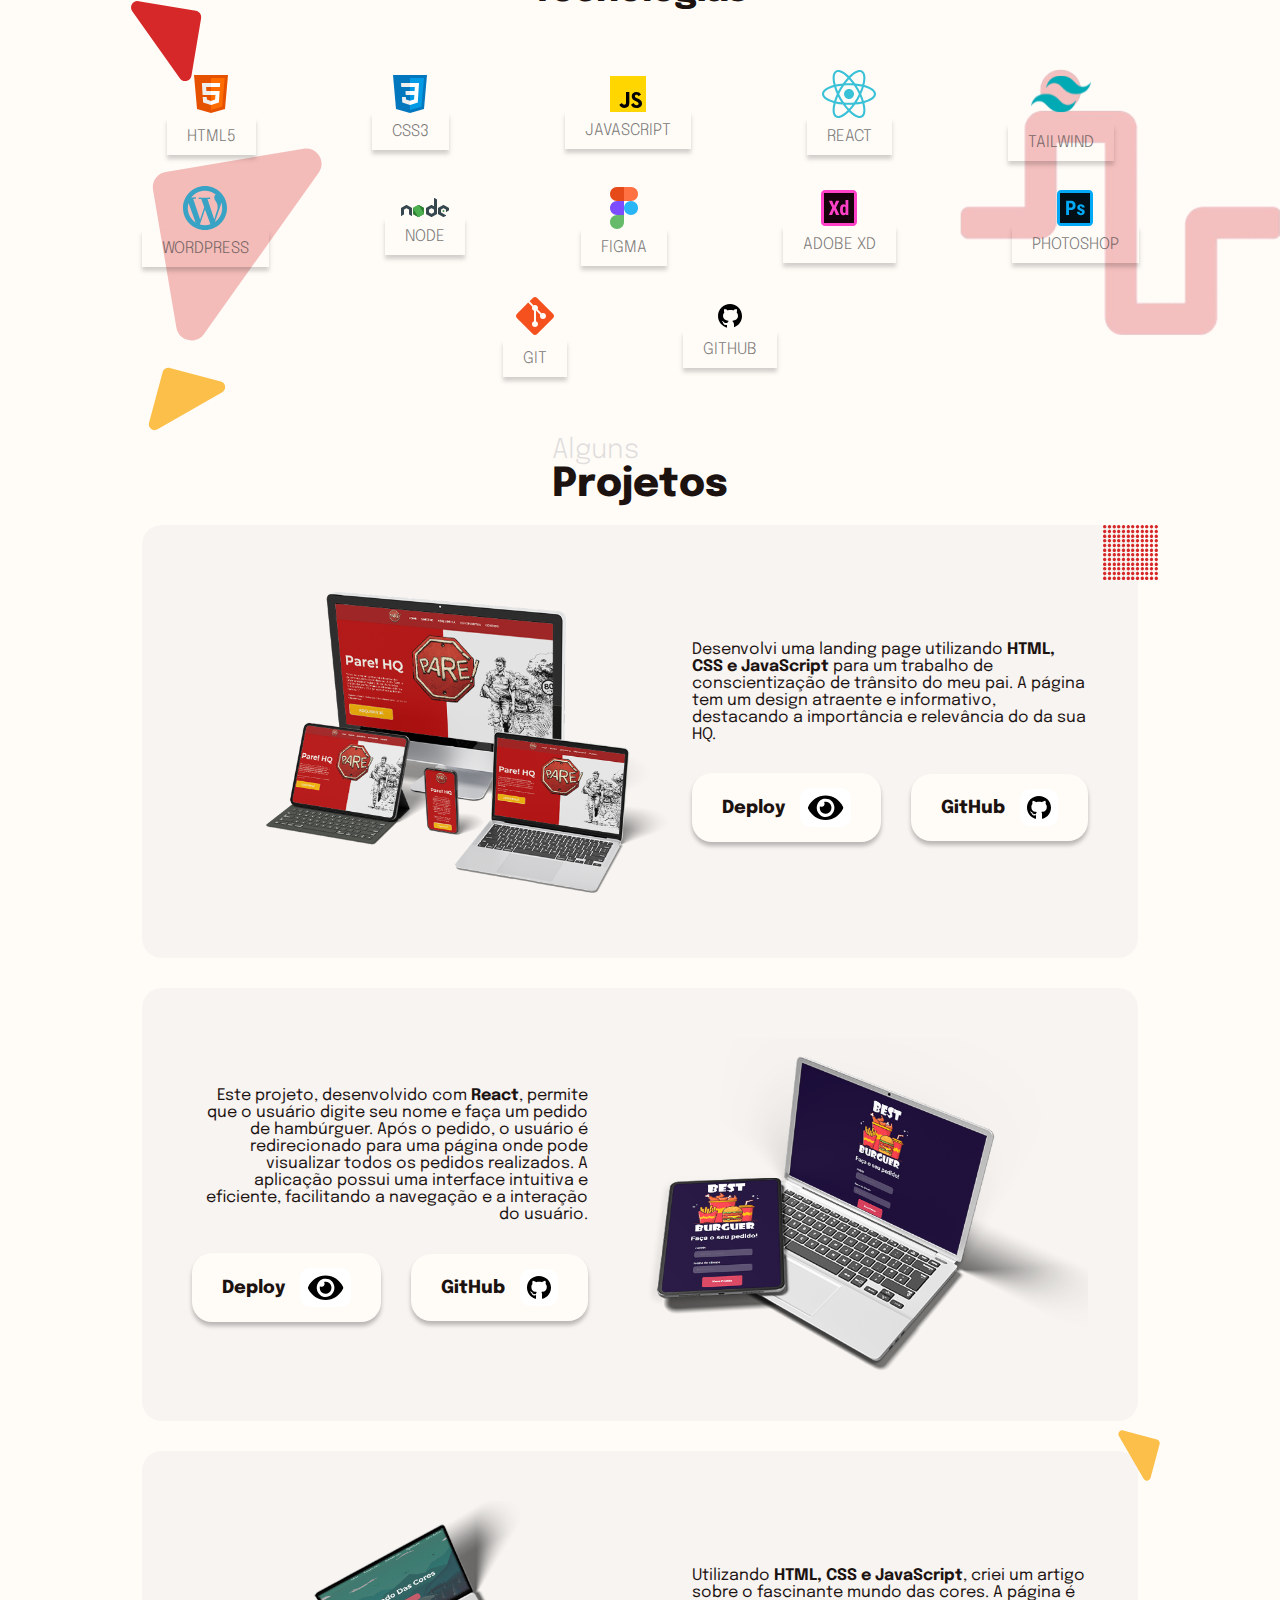
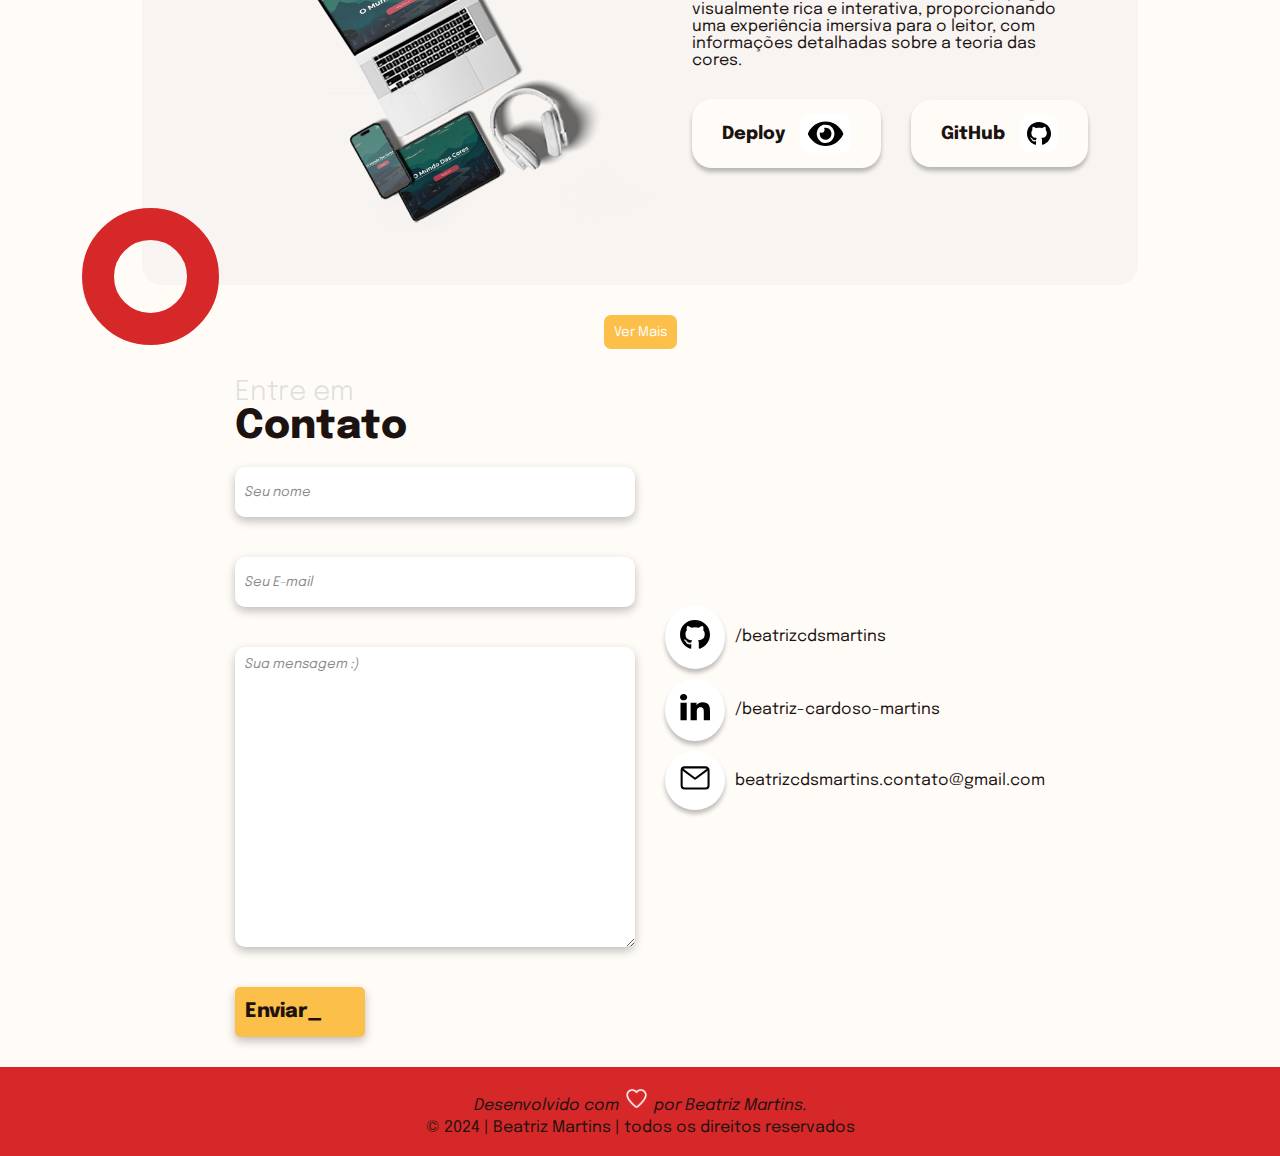
==== commit 99e972a9: "dark-mode-concluided" ====
--- a/index.html
+++ b/index.html
@@ -32,7 +32,7 @@
             <a href="#contato">Contato</a>
         </nav>
         <div class="nav-info">
-            <img class="switch" src="./assets/icons/moon.svg" alt="moon-mood">
+            <img id="moonImage"  class="switch" src="./assets/icons/moon.svg" alt="moon-mood">
             <button class="language-btn">Pt-Br</button>
         </div>
     </header>
@@ -51,7 +51,7 @@
                     <a target="_blank" href="https://github.com/beatrizcdsmartins/">Github <img class="github"
                             src="./assets/icons/github.svg" alt="git-hub"></a>
                     <a target="_blank" href="https://www.linkedin.com/in/beatriz-cardoso-martins/">LinkedIn <img
-                            src="./assets/icons/linkedIn.svg" alt="linkedIn"></a>
+                            src="./assets/icons/linkedIn.svg" class="linkedin" alt="linkedIn"></a>
                     <img class="pipe" src="./assets/shapes/pipe.svg" alt="">
                 </div>
                 <img class="triangle" src="./assets/shapes/triangle.svg" alt="">
@@ -194,9 +194,9 @@
 
                         <div class="container-btn">
                             <a target="_blank" href="https://parehq.com.br/">Deploy <img
-                                    src="./assets/icons/deploy_eye.svg" alt="Deploy-project"></a>
+                                    src="./assets/icons/deploy_eye.svg" class="eye" alt="Deploy-project"></a>
                             <a target="_blank" href="https://github.com/beatrizcdsmartins/Pare-HQ">GitHub <img
-                                    src="./assets/icons/github.svg" alt="github"></a>
+                                    src="./assets/icons/github.svg" class="github" alt="github"></a>
                         </div>
                     </div>
                 </div>
@@ -213,9 +213,9 @@
 
                         <div class="container-btn">
                             <a target="_blank" href="https://genuine-hummingbird-b6ca95.netlify.app/">Deploy <img
-                                    src="./assets/icons/deploy_eye.svg" alt="Deploy-project"></a>
+                                    src="./assets/icons/deploy_eye.svg" class="eye" alt="Deploy-project"></a>
                             <a target="_blank" href="https://github.com/beatrizcdsmartins/hamburguer-react">GitHub <img
-                                    src="./assets/icons/github.svg" alt="github"></a>
+                                    src="./assets/icons/github.svg" class="github" alt="github"></a>
                         </div>
                     </div>
                 </div>
@@ -231,9 +231,9 @@
 
                         <div class="container-btn">
                             <a target="_blank" href="https://beatrizcdsmartins.github.io/The-colors-world/">Deploy <img
-                                    src="./assets/icons/deploy_eye.svg" alt="Deploy-project"></a>
+                                    src="./assets/icons/deploy_eye.svg" class="eye" alt="Deploy-project"></a>
                             <a target="_blank" href="https://github.com/beatrizcdsmartins/The-colors-world">GitHub <img
-                                    src="./assets/icons/github.svg" alt="github"></a>
+                                    src="./assets/icons/github.svg" class="github" alt="github"></a>
                         </div>
                     </div>
                     <img class="circle-shape" src="./assets/shapes/stroke_fat_circle.svg" alt="">
@@ -251,10 +251,10 @@
                             <div class="container-btn">
                                 <a target="_blank"
                                     href="https://beatrizcdsmartins.github.io/Conversor-de-Moedas/">Deploy
-                                    <img src="./assets/icons/deploy_eye.svg" alt="Deploy-project"></a>
+                                    <img src="./assets/icons/deploy_eye.svg" class="eye" alt="Deploy-project"></a>
                                 <a target="_blank"
                                     href="https://github.com/beatrizcdsmartins/Conversor-de-Moedas">GitHub
-                                    <img src="./assets/icons/github.svg" alt="github"></a>
+                                    <img src="./assets/icons/github.svg" class="github" alt="github"></a>
                             </div>
                         </div>
                     </div>
@@ -271,9 +271,9 @@
 
                             <div class="container-btn">
                                 <a target="_blank" href="https://beatrizcdsmartins.github.io/How-is-the-weather/">Deploy
-                                    <img src="./assets/icons/deploy_eye.svg" alt="Deploy-project"></a>
+                                    <img src="./assets/icons/deploy_eye.svg" class="eye" alt="Deploy-project"></a>
                                 <a target="_blank" href="https://github.com/beatrizcdsmartins/How-is-the-weather">GitHub
-                                    <img src="./assets/icons/github.svg" alt="github"></a>
+                                    <img src="./assets/icons/github.svg" class="github" alt="github"></a>
                             </div>
                         </div>
                     </div>
@@ -290,10 +290,10 @@
                             <div class="container-btn">
                                 <a target="_blank"
                                     href="https://beatrizcdsmartins.github.io/Light-Dark-Login-Theme/">Deploy <img
-                                        src="./assets/icons/deploy_eye.svg" alt="Deploy-project"></a>
+                                        src="./assets/icons/deploy_eye.svg" class="eye" alt="Deploy-project"></a>
                                 <a target="_blank"
                                     href="https://github.com/beatrizcdsmartins/Light-Dark-Login-Theme">GitHub <img
-                                        src="./assets/icons/github.svg" alt="github"></a>
+                                        src="./assets/icons/github.svg" class="github" alt="github"></a>
                             </div>
                         </div>
                     </div>
@@ -312,7 +312,7 @@
                     <h1>Contato</h1>
                 </div>
 
-                <form onsubmit="sendEmail(); reset(); return false;">
+                <form onsubmit="SendEmail(); return false;" method="post">
                     <input id="name" name="name" type="text" placeholder="Seu nome" required>
                     <input id="email" name="email" type="email" placeholder="Seu E-mail" required>
                     <textarea id="message" name="message" cols="30" rows="10" placeholder="Sua mensagem :)"
@@ -320,6 +320,10 @@
                     <input id="enviar-btn" type="submit" value="Enviar_">
                 </form>
 
+                <div id="popup" class="popup">
+                    Recebido ;)
+                </div>
+
             </div>
             <div class="social-medias">
                 <div><a target="_blank" href="https://github.com/beatrizcdsmartins/"><img
@@ -355,20 +359,30 @@
 
 
 </body>
-
 <script src="script.js"></script>
 <script src="https://smtpjs.com/v3/smtp.js"></script>
 <script>
-    function sendEmail() {
+    function SendEmail() {
+        const name = document.getElementById("name").value
+        const email = document.getElementById("email").value
+        const message = document.getElementById("message").value
         Email.send({
-            secureToken: "bc569d8a-ad79-4b68-9f26-719006bdbb8d",
-            To: 'beatrizcdsmartins.contato@gmail.com',
-            From: document.getElementById("email").value,
-            Subject: "Chegou:",
-            Body: document.getElementById("name")
-        }).then(
-            message => alert(message)
-        );
+            SecureToken: 'ed5407c6-f07c-41b1-ae76-fba516d813cf',
+            To: 'bm977753@gmail.com',
+            From: "bm977753@gmail.com",
+            Subject: "fORM PORTÓLIO✨⚠️:",
+            Body: `
+                Name: ${name} <br>
+                Email: ${email} <br>
+                Message: ${message}
+            `
+        }).then(() => {
+            const popup = document.getElementById('popup');
+            popup.style.display = 'block';
+            setTimeout(() => {
+                popup.style.display = 'none';
+            }, 2000);
+        });
     }
 </script>
 
--- a/styles/index.css
+++ b/styles/index.css
@@ -11,12 +11,9 @@
 
 .dark-mode:root {
   --white: #060A2F;
-  --red: #2f2f2f;
   --yellow: #ff9748;
-  --lightGray: #DFDEDD;
-  --gray: #423F3F;
+  --gray: #9f9f9f;
   --black: #FFFCF8;
-  --orange: #F77F00;
 }
 
 .cta.active::before {
@@ -53,6 +50,12 @@
 button:hover,
 a:hover {
   transform: scale(1.1);
+}
+
+.linkedin, .github, .eye {
+  background-color: white;
+  padding: 7px;
+  border-radius: 10px;
 }
 
 .hamburguer,
@@ -146,6 +149,9 @@
 header nav a {
   font-weight: 500;
 }
+header .switch {
+  cursor: pointer;
+}
 
 #home {
   position: relative;
@@ -181,6 +187,7 @@
   position: absolute;
   transition: transform 0.3s ease;
   bottom: -200px;
+  z-index: 4 !important;
   animation: spin 6s linear infinite;
 }
 #home article .triangle:hover {
@@ -190,6 +197,7 @@
   position: absolute;
   bottom: -200px;
   left: -60px;
+  z-index: 4;
   animation: spin-oposite 8s linear infinite;
 }
 #home article .dark-triangle:hover {
@@ -208,6 +216,9 @@
   position: absolute;
   left: 100%;
   z-index: -1;
+}
+#home article div a {
+  border: 0.5px solid white;
 }
 #home article p {
   margin-top: 10px;
@@ -323,7 +334,7 @@
 .about-me .container-about-me article button {
   border: none;
   background-color: var(--red);
-  color: var(--white);
+  color: white;
   margin-top: 30px;
 }
 .about-me .container-about-me article .gif {
@@ -563,6 +574,28 @@
   flex-direction: row;
   justify-content: center;
   align-items: center;
+}
+.contact .container-contact .popup {
+  display: none;
+  position: fixed;
+  top: 50%;
+  left: 50%;
+  transform: translate(-50%, -50%);
+  background-color: var(--red);
+  border: 3px solid --yellow;
+  padding: 20px;
+  box-shadow: 0 0 10px rgba(0, 0, 0, 0.2);
+  z-index: 1000;
+  animation: fadeOut 6s forwards;
+  color: var(--white);
+}
+@keyframes fadeOut {
+  0% {
+    opacity: 1;
+  }
+  100% {
+    opacity: 0;
+  }
 }
 .contact .container-contact form {
   display: flex;
@@ -638,6 +671,7 @@
 .contact .container-contact .social-medias div a,
 .contact .container-contact .social-medias-mobile div a {
   padding: 15px;
+  background-color: white;
 }
 .contact .container-contact .social-medias div img,
 .contact .container-contact .social-medias-mobile div img {
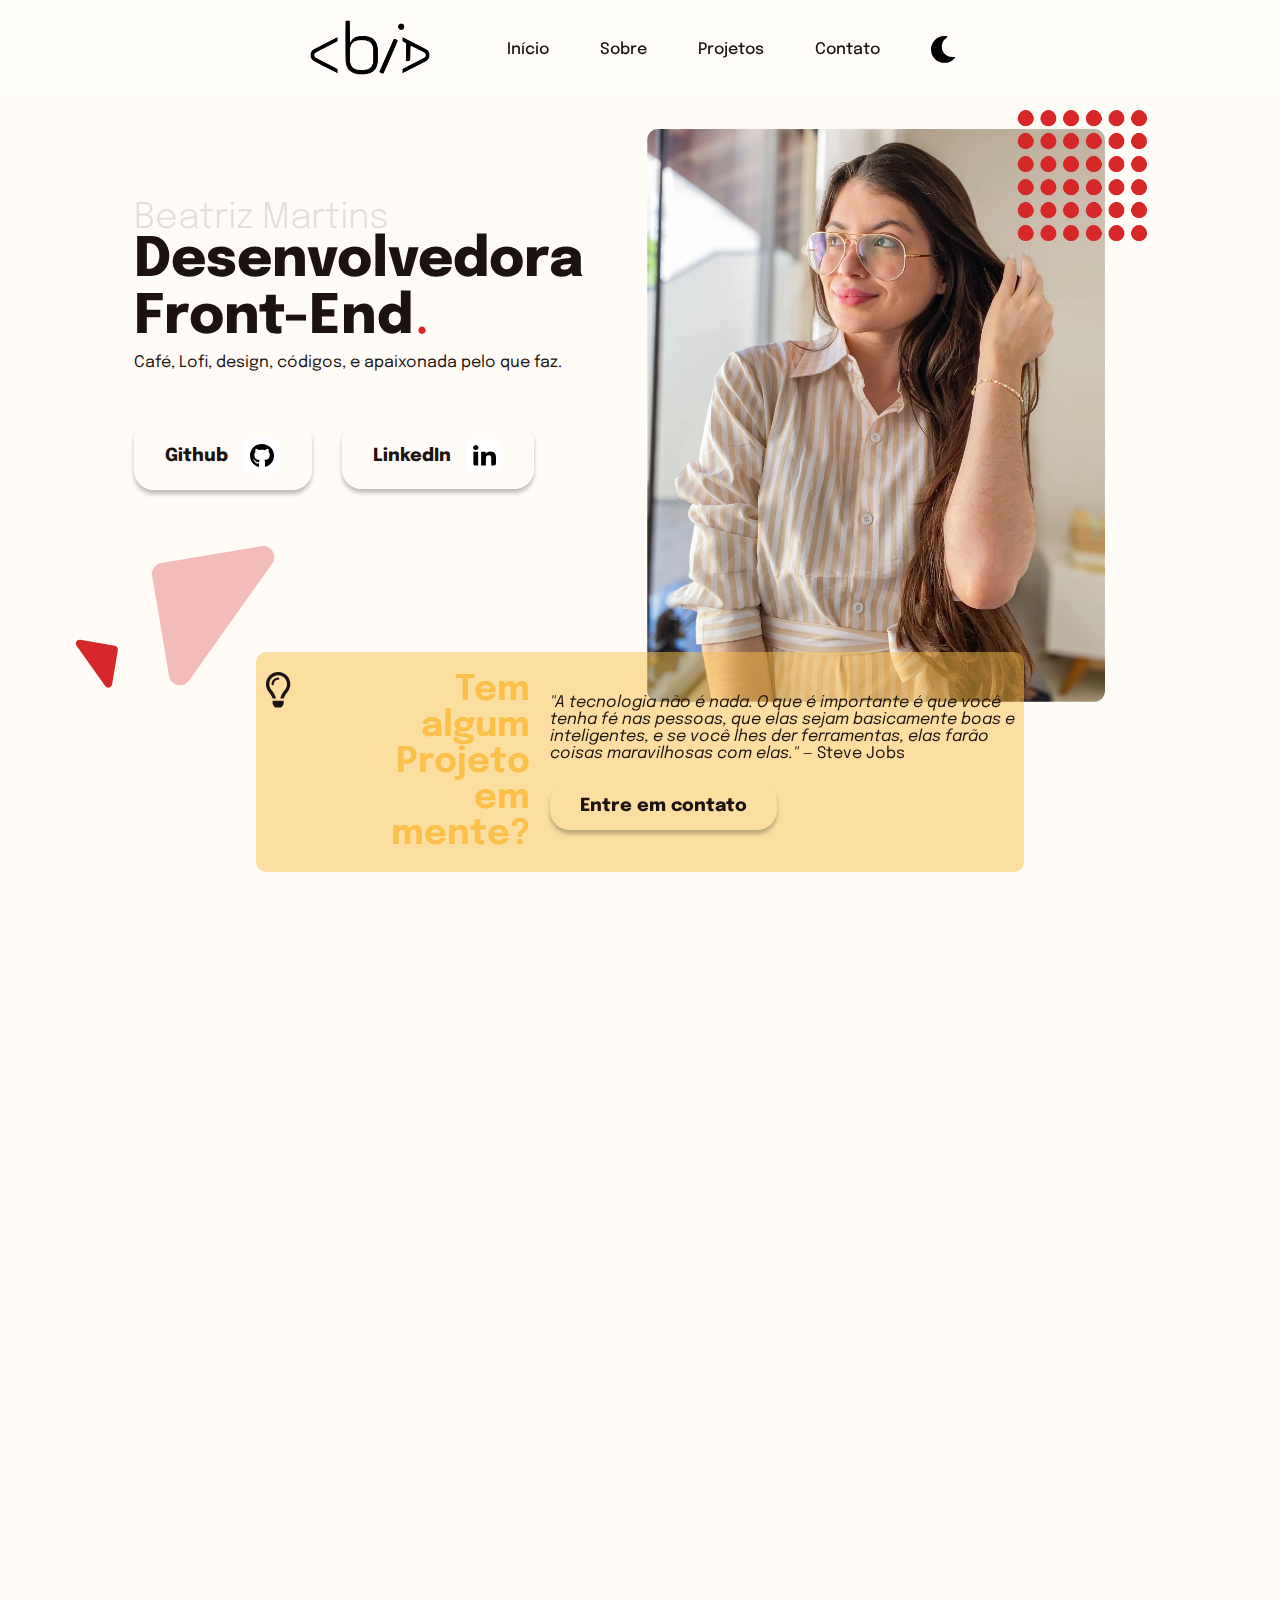
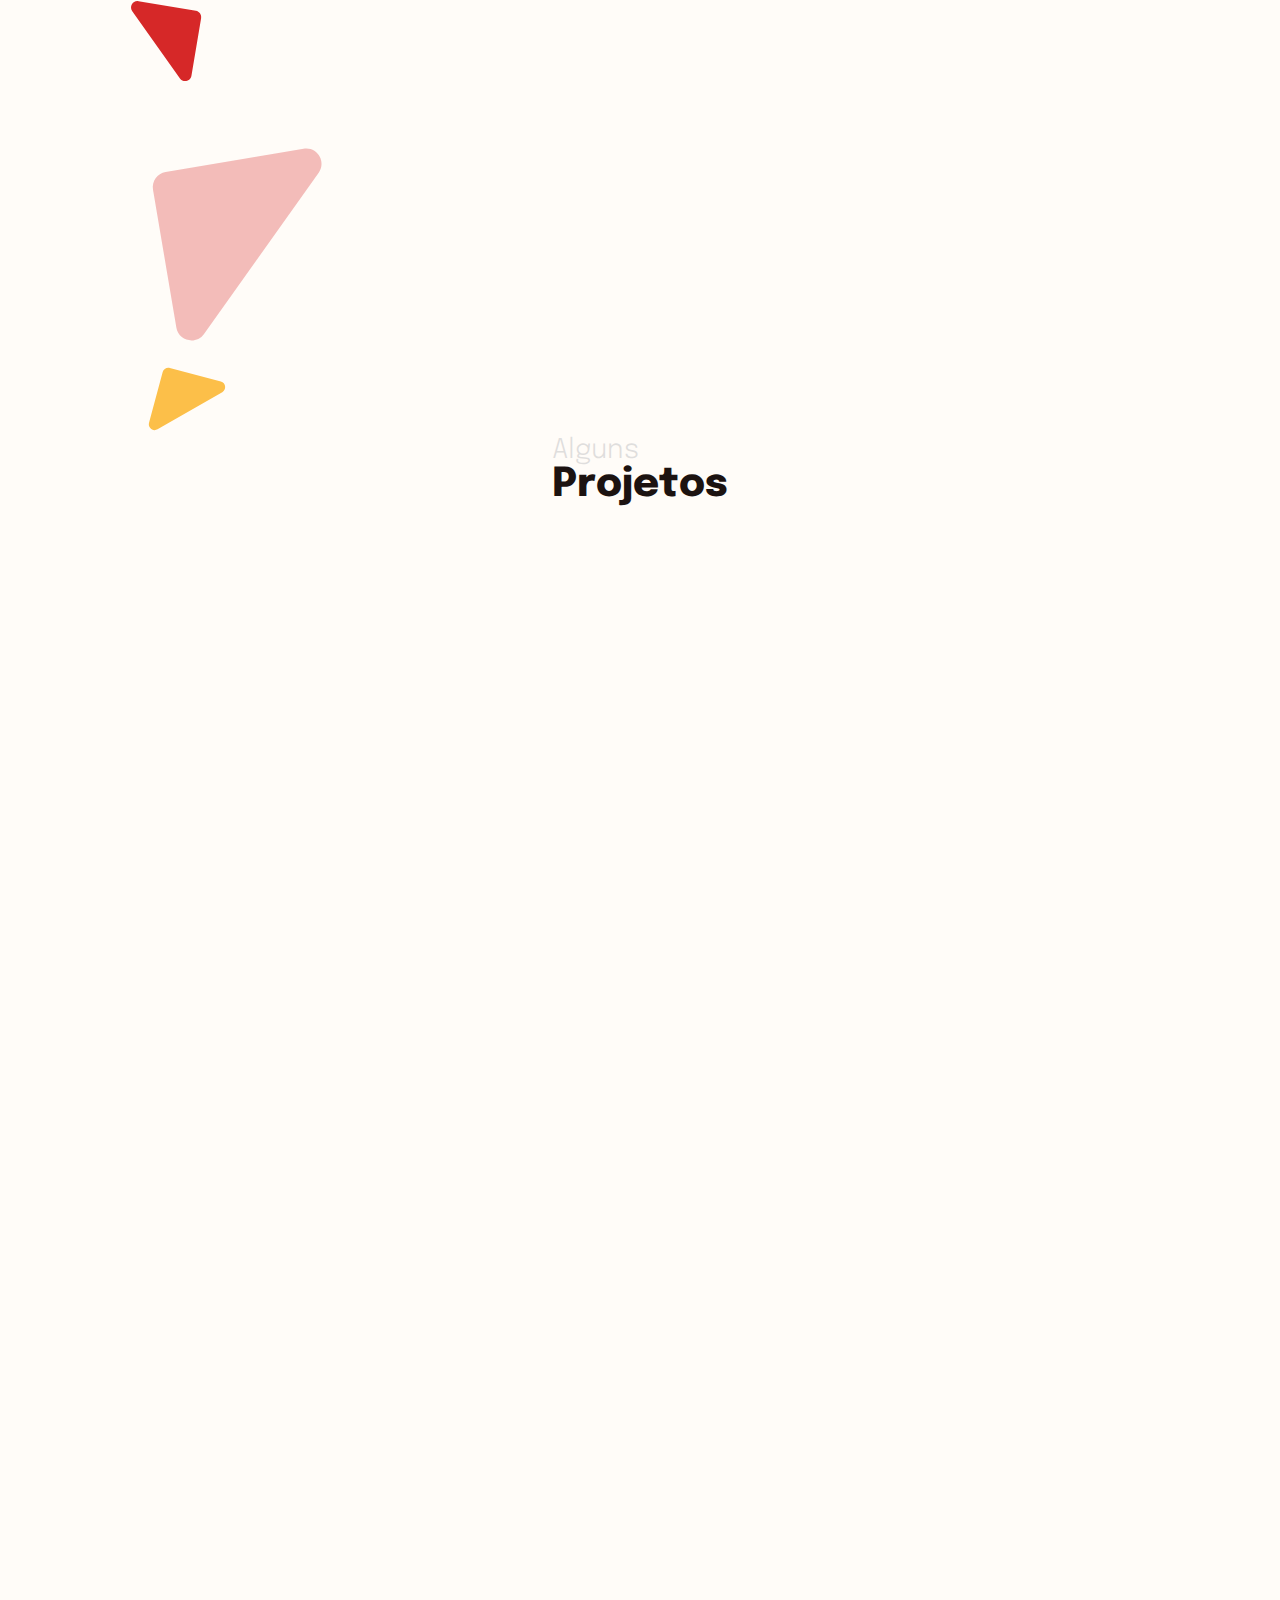
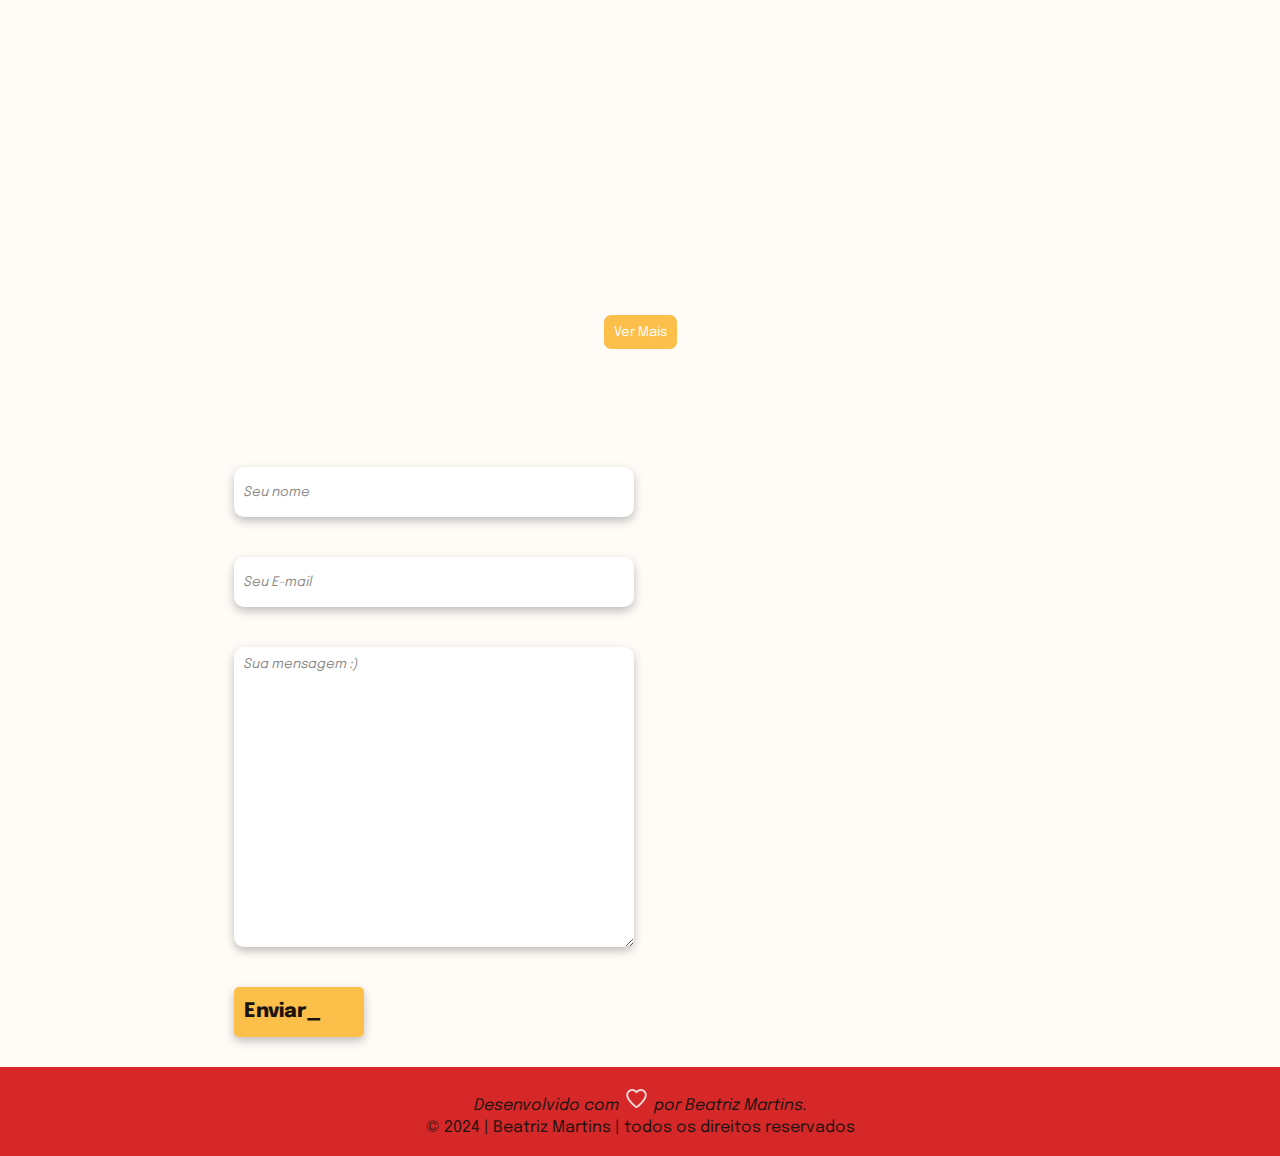
==== commit 11a1c19b: "last version; add gtranslate" ====
--- a/index.html
+++ b/index.html
@@ -1,6 +1,5 @@
 <!DOCTYPE html>
 <html lang="pt-br">
-
 <head>
     <meta charset="UTF-8">
     <meta name="viewport" content="width=device-width, initial-scale=1.0">
@@ -8,33 +7,35 @@
     <link rel="preconnect" href="https://fonts.gstatic.com" crossorigin>
     <link href="https://fonts.googleapis.com/css2?family=Epilogue:ital,wght@0,100..900;1,100..900&display=swap"
         rel="stylesheet">
+        <link href="https://unpkg.com/aos@2.3.1/dist/aos.css" rel="stylesheet">
     <link rel="stylesheet" href="./styles/index.css">
     <title>Beatriz Martins</title>
 </head>
 
 <body>
     <div class="mobile-header">
-        <a href="#"><img width="90px" src="./assets/images/logo-bia.png" alt="Beatriz-Martins-Logo"></a>
+        <a href="#"><img width="90px" src="./assets/images/logo-bia.webp" class="" alt="Beatriz-Martins-Logo"></a>
         <img class="hamburguer" src="./assets/icons/hamburguer_menu.svg" alt="menu-hamburguer">
     </div>
 
     <header>
-        <a class="logo-desktop" href="#"><img width="90px" src="./assets/images/logo-bia.png"
+        <a class="logo-desktop" href="#"><img width="120px" src="./assets/images/logo-bia.webp"
                 alt="Beatriz-Martins-Logo"></a>
         <nav class="nav-menu">
-            <div class="info-mobile">
-                <img class="switch" src="./assets/icons/moon.svg" alt="moon-mood">
-                <button class="language-btn">Pt-Br</button>
-            </div>
             <a href="#home">Início</a>
             <a href="#sobre">Sobre</a>
             <a href="#projetos">Projetos</a>
             <a href="#contato">Contato</a>
+            <div class="container-lang">
+                <img id="moonImage" class="switch" src="./assets/icons/moon.svg" alt="moon-mood">
+                <div class="gtranslate_wrapper"></div>
+                <script>window.gtranslateSettings = {
+                        "default_language": "pt", "languages": ["pt", "en"],
+                        "wrapper_selector": ".gtranslate_wrapper", "alt_flags": { "en": "usa", "pt": "brazil" }
+                    }</script>
+                <script src="https://cdn.gtranslate.net/widgets/latest/flags.js" defer></script>
+            </div>
         </nav>
-        <div class="nav-info">
-            <img id="moonImage"  class="switch" src="./assets/icons/moon.svg" alt="moon-mood">
-            <button class="language-btn">Pt-Br</button>
-        </div>
     </header>
 
     <section id="home">
@@ -42,9 +43,8 @@
         </div>
         <div class="container-home">
             <article>
-
                 <span class="span-subtitle">Beatriz Martins</span>
-                <h1>Desenvolvedora <br> Front-End<span>.</span></h1>
+                <h1 data-aos="fade-left">Desenvolvedora <br> Front-End<span>.</span></h1>
                 <p>Café, Lofi, design, códigos, e apaixonada pelo que faz.</p>
 
                 <div>
@@ -52,19 +52,18 @@
                             src="./assets/icons/github.svg" alt="git-hub"></a>
                     <a target="_blank" href="https://www.linkedin.com/in/beatriz-cardoso-martins/">LinkedIn <img
                             src="./assets/icons/linkedIn.svg" class="linkedin" alt="linkedIn"></a>
-                    <img class="pipe" src="./assets/shapes/pipe.svg" alt="">
-                </div>
-                <img class="triangle" src="./assets/shapes/triangle.svg" alt="">
-                <img class="dark-triangle" src="./assets/shapes/dark_triangle.svg" alt="">
+                    <img class="pipe" src="./assets/shapes/pipe.svg" alt="gif-animation">
+                </div>
+                <img class="triangle" src="./assets/shapes/triangle.svg" alt="shapes">
+                <img class="dark-triangle" src="./assets/shapes/dark_triangle.svg" alt="shapes">
             </article>
 
-            <img class="image-home" width="500px" src="./assets/images/foto_home.png" alt="Beatriz Martins">
-        </div>
-
-    </section>
-
-    <section class="cta">
-
+            <img class="image-home" width="500px" src="./assets/images/foto_home.webp" alt="Beatriz Martins">
+        </div>
+
+    </section>
+
+    <section class="cta" data-aos="zoom-in">
         <img class="lamp" src="./assets/icons/light_lamp.svg" alt="lamp">
         <div class="main-container">
             <h1>Tem algum<br>
@@ -82,9 +81,9 @@
         </div>
     </section>
 
-    <section id="sobre" class="about-me">
+    <section id="sobre" class="about-me" data-aos="fade-left">
         <div class="container-about-me">
-            <img class="image-about-me" width="500px" src="./assets/images/quem-sou-imagem.png" alt="eu">
+            <img class="image-about-me" width="500px" src="./assets/images/quem-sou-imagem.webp" alt="eu">
             <article>
                 <span>Olá,</span>
                 <h1>Um pouco sobre mim</h1>
@@ -95,8 +94,7 @@
                     hoje sou apaixonada pelo que faço.❤️
                     <br><br>
                     Me formei em Análise e Desenvolvimento de Sistemas em 2024 e, paralelamente, fiz uma formação em
-                    desenvolvimento full stack, onde aprendi algumas das tecnologias mais relevantes do mercado, o que
-                    alavancou minha carreira. <br>
+                    desenvolvimento full stack, onde aprendi algumas das tecnologias mais relevantes do mercado. <br>
                     Nela desenvolvi habilidades para criação de sites bem construídos, landing pages otimizadas, design
                     e animações.🎨
                     <br>Estou ansiosa para os próximos projetos e que venham muitos desafios pela frente!🚀
@@ -105,7 +103,7 @@
                 </p>
 
                 <button>Dowload CV <img src="./assets/icons/dowload.svg" alt="dowload-cv-botão"></button>
-                <img class="gif" src="./assets/shapes/stairs_dot_animate.gif" alt="">
+                <img class="gif" src="./assets/shapes/stairs_dot_animate.gif" alt="animações">
             </article>
         </div>
 
@@ -113,13 +111,13 @@
 
     <section class="stacks-section">
         <div class="container-shapes">
-            <img style="width: 100px;" class="dark-triangle" src="./assets/shapes/dark_triangle.svg" alt="">
-            <img style="width: 200px;" class="triangle" src="./assets/shapes/triangle.svg" alt="">
-            <img style="width: 100px;" class="yellow-triangle" src="./assets/shapes/yellow-triangle.svg" alt="">
-        </div>
-
-
-        <div class="container-stacks">
+            <img style="width: 100px;" class="dark-triangle" src="./assets/shapes/dark_triangle.svg" alt="circle-shape">
+            <img style="width: 200px;" class="triangle" src="./assets/shapes/triangle.svg" alt="triangle">
+            <img style="width: 100px;" class="yellow-triangle" src="./assets/shapes/yellow-triangle.svg" alt="triangle">
+        </div>
+
+
+        <div class="container-stacks" data-aos="fade-right">
             <h1>Tecnologias</h1>
             <div class="stacks">
                 <div class="block-stack">
@@ -127,51 +125,51 @@
                     <span>HTML5</span>
                 </div>
                 <div class="block-stack">
-                    <img src="./assets/stacks/css.svg" alt="html">
+                    <img src="./assets/stacks/css.svg" alt="css">
                     <span>CSS3</span>
                 </div>
                 <div class="block-stack">
-                    <img src="./assets/stacks/js.svg" alt="html">
+                    <img src="./assets/stacks/js.svg" alt="js">
                     <span>JAVASCRIPT</span>
                 </div>
                 <div class="block-stack">
-                    <img src="./assets/stacks/react.svg" alt="html">
+                    <img src="./assets/stacks/react.svg" alt="react">
                     <span>REACT</span>
                 </div>
                 <div class="block-stack">
-                    <img src="./assets/stacks/tailwind.svg" alt="html">
+                    <img src="./assets/stacks/tailwind.svg" alt="tailwind">
                     <span>TAILWIND</span>
                 </div>
                 <div class="block-stack">
-                    <img src="./assets/stacks/wordpress.svg" alt="html">
+                    <img src="./assets/stacks/wordpress.svg" alt="wordpress">
                     <span>WORDPRESS</span>
                 </div>
                 <div class="block-stack">
-                    <img src="./assets/stacks/node.svg" alt="html">
+                    <img src="./assets/stacks/node.svg" alt="node">
                     <span>NODE</span>
                 </div>
                 <div class="block-stack">
-                    <img src="./assets/stacks/figma.svg" alt="html">
+                    <img src="./assets/stacks/figma.svg" alt="figma">
                     <span>FIGMA</span>
                 </div>
                 <div class="block-stack">
-                    <img src="./assets/stacks/adobeXd.svg" alt="html">
+                    <img src="./assets/stacks/adobeXd.svg" alt="adobeXd">
                     <span>ADOBE XD</span>
                 </div>
                 <div class="block-stack">
-                    <img src="./assets/stacks/ps.svg" alt="html">
+                    <img src="./assets/stacks/ps.svg" alt="PHOTOSHOP">
                     <span>PHOTOSHOP</span>
                 </div>
                 <div class="block-stack">
-                    <img src="./assets/stacks/git.svg" alt="html">
+                    <img src="./assets/stacks/git.svg" alt="git">
                     <span>GIT</span>
                 </div>
                 <div class="block-stack">
-                    <img src="./assets/stacks/github.svg" alt="html">
+                    <img src="./assets/stacks/github.svg" class="github-stack" alt="github">
                     <span>GITHUB</span>
                 </div>
             </div>
-            <img class="stacks-gif" src="./assets/shapes/gif_stacks.gif" alt="">
+            <img class="stacks-gif" src="./assets/shapes/gif_stacks.gif" alt="escada gif">
         </div>
     </section>
 
@@ -183,9 +181,11 @@
             </div>
 
             <div class="wrap-projects">
-                <div class="container-project">
+                <div class="container-project" data-aos="fade-right"
+                data-aos-offset="300"
+                data-aos-easing="ease-in-sine">
                     <img class="dots-shape" src="./assets/shapes/square_dots.svg" alt="">
-                    <img class="mockup" width="500px" src="./assets/images/mockups/pareHq_mockup.png" alt="">
+                    <img class="mockup" width="500px" src="./assets/images/mockups/pareHq_mockup.webp" alt="landing page image">
                     <div>
                         <p>Desenvolvi uma landing page utilizando <b>HTML, CSS e JavaScript</b>
                             para um trabalho de conscientização de trânsito do meu pai. A página
@@ -201,8 +201,8 @@
                     </div>
                 </div>
 
-                <div class="container-project  inverse-container-project">
-                    <img class="mockup" width="500px" src="./assets/images/mockups/react_hamburguer_mockup.png" alt="">
+                <div class="container-project  inverse-container-project" data-aos="zoom-in">
+                    <img class="mockup" width="500px" src="./assets/images/mockups/react_hamburguer_mockup.webp" alt="project react image">
                     <div>
                         <p>Este projeto, desenvolvido com <b>React</b>, permite que
                             o usuário digite seu nome e faça um pedido de hambúrguer.
@@ -220,9 +220,9 @@
                     </div>
                 </div>
 
-                <div class="container-project">
-                    <img class="triangle-shape" src="./assets/shapes/yellow-triangle.svg" alt="">
-                    <img class="mockup" width="500px" src="./assets/images/mockups/colors_ockup.png" alt="">
+                <div class="container-project" data-aos="fade-left">
+                    <img class="triangle-shape" src="./assets/shapes/yellow-triangle.svg" alt="triangle">
+                    <img class="mockup" width="500px" src="./assets/images/mockups/colors_ockup.webp" alt="mockup">
                     <div>
                         <p>Utilizando <b>HTML, CSS e JavaScript</b>, criei um artigo sobre o fascinante mundo
                             das cores. A página é visualmente rica e interativa, proporcionando uma
@@ -240,8 +240,8 @@
                 </div>
 
                 <div id="hide-content">
-                    <div class="container-project  inverse-container-project">
-                        <img class="mockup" width="500px" src="./assets/images/mockups/conversor_Mockup.png" alt="">
+                    <div class="container-project  inverse-container-project" data-aos="fade-right">
+                        <img class="mockup" width="500px" src="./assets/images/mockups/conversor_Mockup.webp" alt="mockup">
                         <div>
                             <p>Este projeto foi desenvolvido com <b>HTML, CSS e JavaScript</b>, e consome
                                 uma <b>API</b> que fornece os valores atualizados do euro, bitcoin e dólar.
@@ -259,9 +259,9 @@
                         </div>
                     </div>
 
-                    <div class="container-project">
-                        <img class="circles-shape" src="./assets/shapes/yellow-circle.svg" alt="">
-                        <img class="mockup" width="500px" src="./assets/images/mockups/weather_mockup.png" alt="">
+                    <div class="container-project" data-aos="fade-right">
+                        <img class="circles-shape" src="./assets/shapes/yellow-circle.svg" alt="shapes">
+                        <img class="mockup" width="500px" src="./assets/images/mockups/weather_mockup.webp" alt="mockup">
                         <div>
                             <p>Utilizando <b>HTML, CSS e JavaScript</b>, criei uma aplicação
                                 que consulta uma <b>API</b> para obter o clima em tempo real de qualquer
@@ -278,9 +278,9 @@
                         </div>
                     </div>
 
-                    <div class="container-project  inverse-container-project">
-                        <img class="zig-zag-shape" src="./assets/shapes/zig_zag.png" alt="">
-                        <img class="mockup" width="500px" src="./assets/images/mockups/login_mockup.png" alt="">
+                    <div class="container-project  inverse-container-project" data-aos="fade-right">
+                        <img class="zig-zag-shape" src="./assets/shapes/zig_zag.png" alt="shapes">
+                        <img class="mockup" width="500px" src="./assets/images/mockups/login_mockup.webp" alt="mockup">
                         <div>
                             <p>Este projeto, desenvolvido com <b>HTML, CSS e JavaScript</b>,
                                 foi criado para praticar animações e funcionalidades interativas, apresentando uma
@@ -307,7 +307,7 @@
     <section id="contato" class="contact">
         <div class="container-contact">
             <div>
-                <div class="container-title">
+                <div class="container-title"  data-aos="fade-right">
                     <span>Entre em</span>
                     <h1>Contato</h1>
                 </div>
@@ -325,29 +325,29 @@
                 </div>
 
             </div>
-            <div class="social-medias">
-                <div><a target="_blank" href="https://github.com/beatrizcdsmartins/"><img
-                            src="./assets/icons/github.svg" alt=""></a>
+            <div class="social-medias" >
+                <div  data-aos="fade-right"><a target="_blank" href="https://github.com/beatrizcdsmartins/"><img
+                            src="./assets/icons/github.svg" alt="github"></a>
                     <p>/beatrizcdsmartins</p>
                 </div>
-                <div><a target="_blank" href="https://www.linkedin.com/in/beatriz-cardoso-martins/"><img
-                            src="./assets/icons/linkedIn.svg" alt=""></a>
+                <div  data-aos="fade-right"><a target="_blank" href="https://www.linkedin.com/in/beatriz-cardoso-martins/"><img
+                            src="./assets/icons/linkedIn.svg" alt="linkedIn"></a>
                     <p>/beatriz-cardoso-martins</p>
                 </div>
-                <div><a target="_blank" href="mailto:beatrizcdsmartins.contato@gmail.com"><img
-                            src="./assets/icons/e-mail.svg" alt=""></a>
+                <div  data-aos="fade-right"><a target="_blank" href="mailto:beatrizcdsmartins.contato@gmail.com"><img
+                            src="./assets/icons/e-mail.svg" alt="email"></a>
                     <p>beatrizcdsmartins.contato@gmail.com</p>
                 </div>
             </div>
 
 
             <div class="social-medias-mobile">
-                <div><a href="https://github.com/beatrizcdsmartins/"><img src="./assets/icons/github.svg" alt=""></a>
+                <div><a href="https://github.com/beatrizcdsmartins/"><img src="./assets/icons/github.svg" alt="github"></a>
                 </div>
                 <div><a href="https://www.linkedin.com/in/beatriz-cardoso-martins/"><img
-                            src="./assets/icons/linkedIn.svg" alt=""></a></div>
+                            src="./assets/icons/linkedIn.svg" alt="linkedIn"></a></div>
                 <div><a href="mailto:beatrizcdsmartins.contato@gmail.com"><img src="./assets/icons/e-mail.svg"
-                            alt=""></a></div>
+                            alt="email"></a></div>
             </div>
     </section>
 
@@ -357,33 +357,13 @@
         <p>© 2024 | Beatriz Martins | todos os direitos reservados</p>
     </footer>
 
-
 </body>
-<script src="script.js"></script>
+
+<script src="./js/script.js"></script>
+<script src="./js/sendEmail.js"></script>
 <script src="https://smtpjs.com/v3/smtp.js"></script>
+<script src="https://unpkg.com/aos@2.3.1/dist/aos.js"></script>
 <script>
-    function SendEmail() {
-        const name = document.getElementById("name").value
-        const email = document.getElementById("email").value
-        const message = document.getElementById("message").value
-        Email.send({
-            SecureToken: 'ed5407c6-f07c-41b1-ae76-fba516d813cf',
-            To: 'bm977753@gmail.com',
-            From: "bm977753@gmail.com",
-            Subject: "fORM PORTÓLIO✨⚠️:",
-            Body: `
-                Name: ${name} <br>
-                Email: ${email} <br>
-                Message: ${message}
-            `
-        }).then(() => {
-            const popup = document.getElementById('popup');
-            popup.style.display = 'block';
-            setTimeout(() => {
-                popup.style.display = 'none';
-            }, 2000);
-        });
-    }
-</script>
-
+    AOS.init();
+  </script>
 </html>--- a/styles/index.css
+++ b/styles/index.css
@@ -97,6 +97,7 @@
   box-shadow: 0px 4px 4px 0px rgba(0, 0, 0, 0.2509803922);
   font-weight: 800;
   font-size: 20px;
+  border: 0.3px solid white;
 }
 
 body,
@@ -110,12 +111,13 @@
 header {
   display: flex;
   flex-direction: row;
-  justify-content: space-between;
+  justify-content: center;
   align-items: center;
   width: 100%;
   padding: 20px 20%;
   position: fixed;
   z-index: 200;
+  gap: 10%;
   background-color: transparent;
 }
 header::before {
@@ -136,9 +138,6 @@
   align-items: center;
   gap: 15px;
 }
-header div img {
-  margin-top: 10px;
-}
 header nav {
   display: flex;
   flex-direction: row;
@@ -148,6 +147,12 @@
 }
 header nav a {
   font-weight: 500;
+}
+header nav .container-lang {
+  display: flex;
+  flex-direction: row;
+  justify-content: center;
+  align-items: center;
 }
 header .switch {
   cursor: pointer;
@@ -390,6 +395,10 @@
   gap: 10%;
   padding: 30px;
 }
+.stacks-section .container-stacks .stacks .github-stack {
+  background-color: white;
+  border-radius: 10px;
+}
 .stacks-section .container-stacks .stacks .block-stack {
   display: flex;
   flex-direction: column;
@@ -398,12 +407,22 @@
   z-index: 5;
   margin-top: 25px;
 }
+.stacks-section .container-stacks .stacks .block-stack img {
+  transition: transform 0.2s ease-in-out;
+}
+.stacks-section .container-stacks .stacks .block-stack img:hover {
+  transform: scale(1.3);
+}
 .stacks-section .container-stacks .stacks .block-stack span {
   box-shadow: 0px 4px 4px 0px rgba(0, 0, 0, 0.2509803922);
+  transition: transform 0.3s ease-in-out;
   padding: 10px 20px;
   color: var(--gray);
   font-weight: 300;
   opacity: 0.7;
+}
+.stacks-section .container-stacks .stacks .block-stack span:hover {
+  transform: scale(1.3);
 }
 
 .projects {
@@ -641,6 +660,7 @@
   padding-left: 10px;
   font-size: 20px;
   border-radius: 5px;
+  padding-right: 110px;
 }
 .contact .container-contact .container-title {
   margin-bottom: 20px;
@@ -767,7 +787,13 @@
     transform: translateY(0);
   }
 }
-@media screen and (max-width: 1017px) {
+@media screen and (max-width: 1050px) {
+  nav a {
+    color: #060A2F;
+  }
+  .github, .eye {
+    padding: 0;
+  }
   .social-medias-mobile div {
     margin-bottom: 10px;
   }
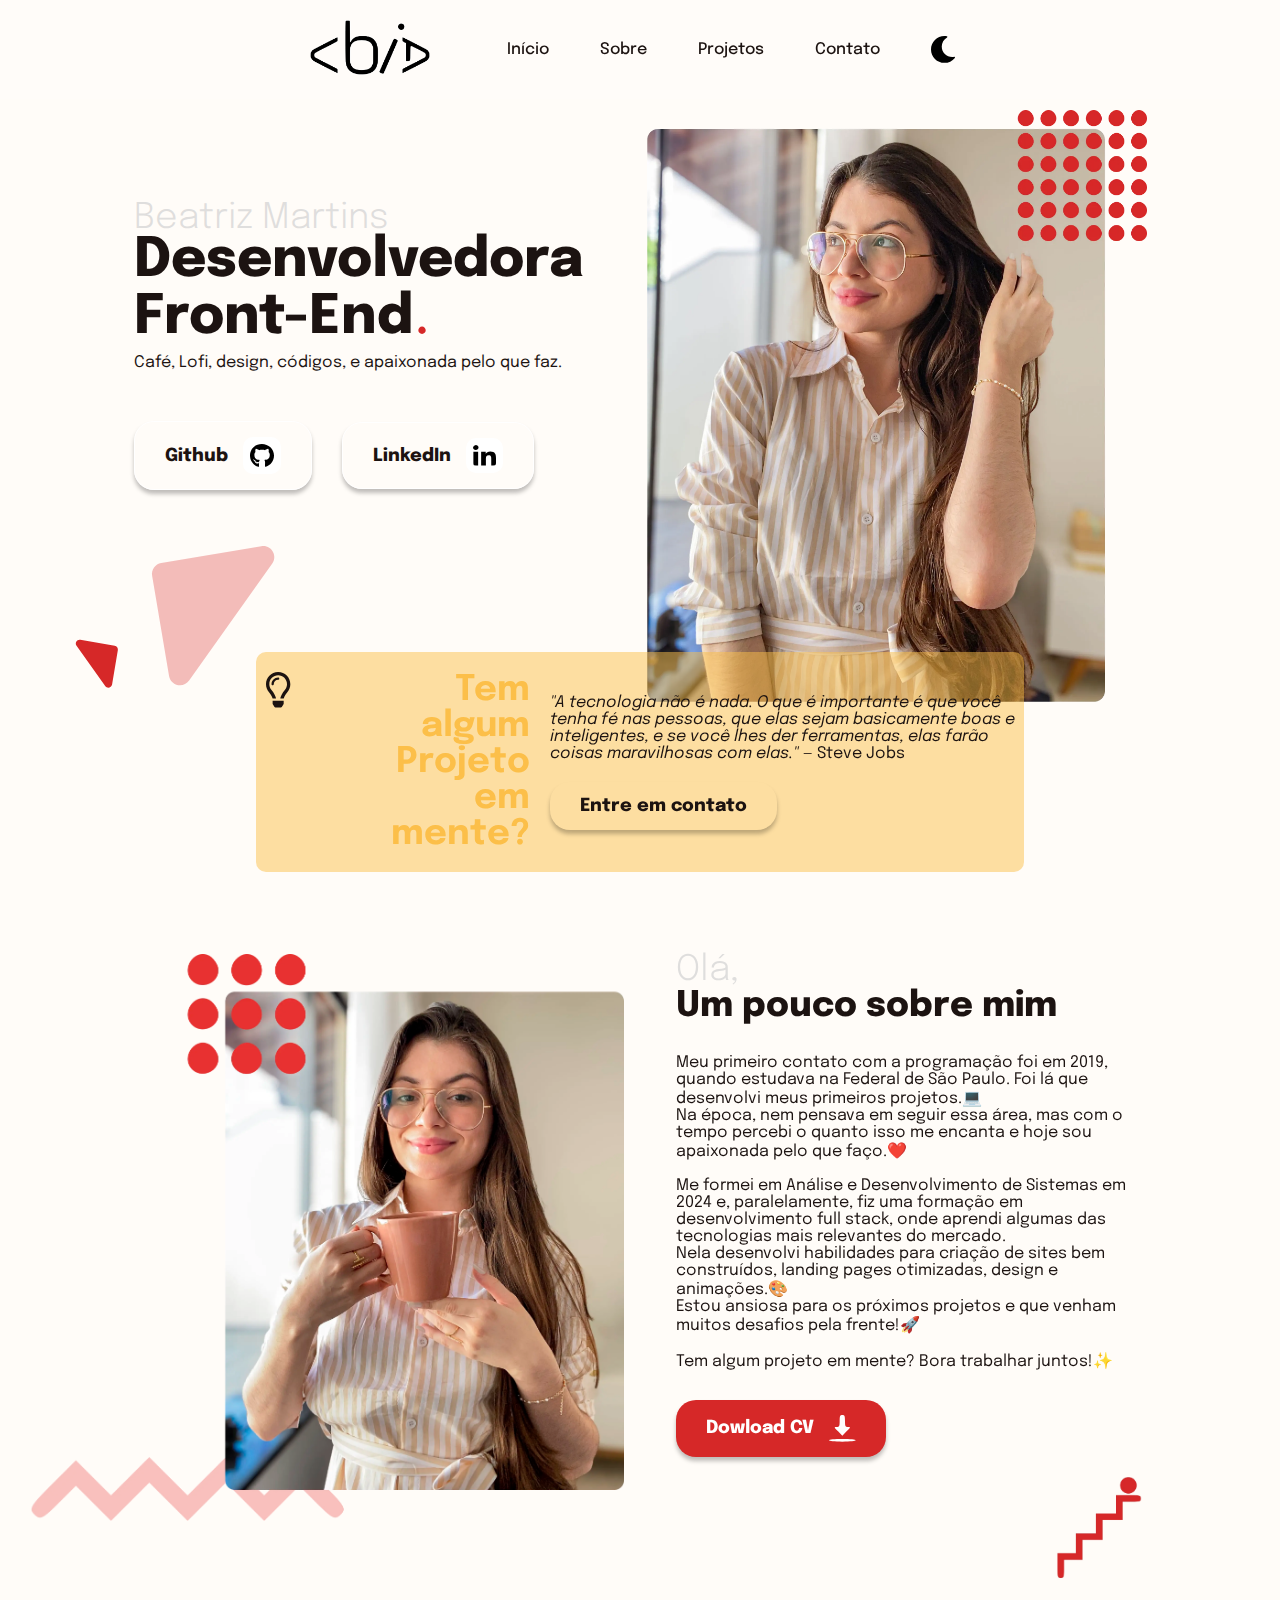
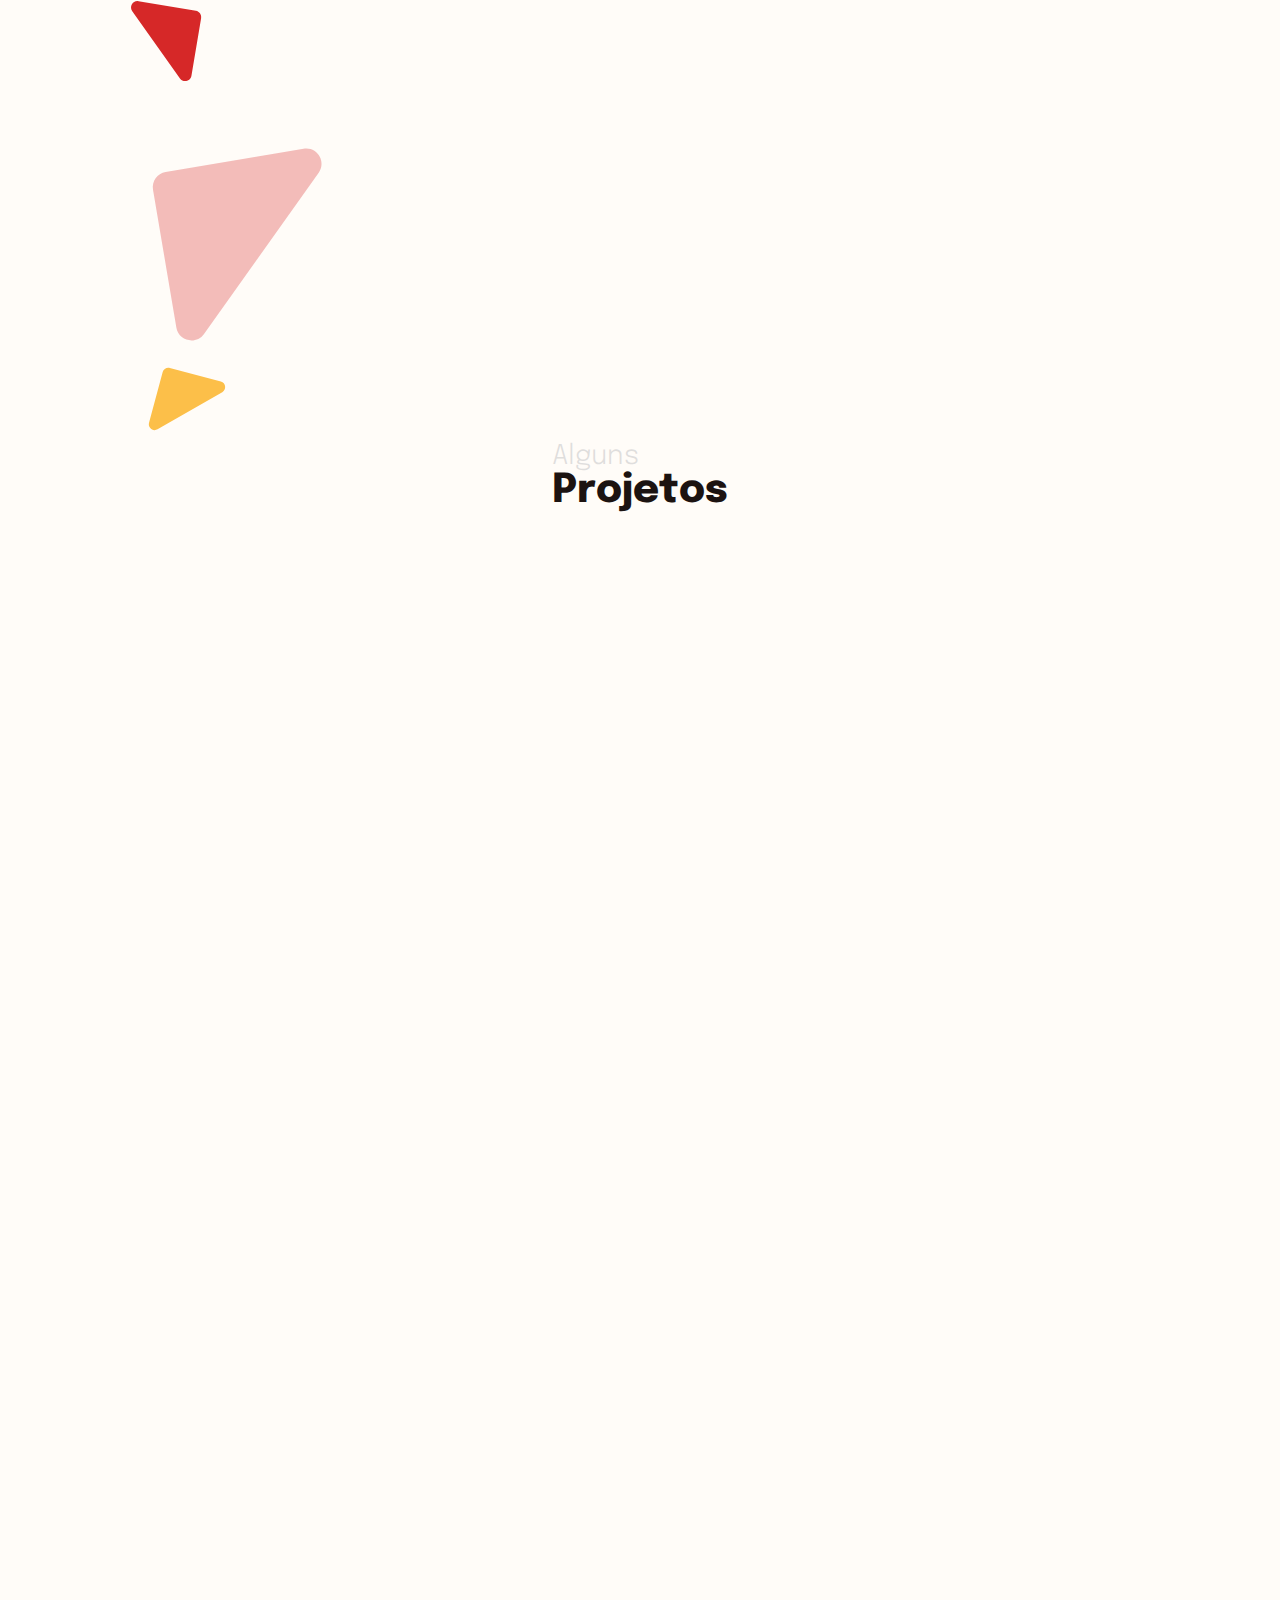
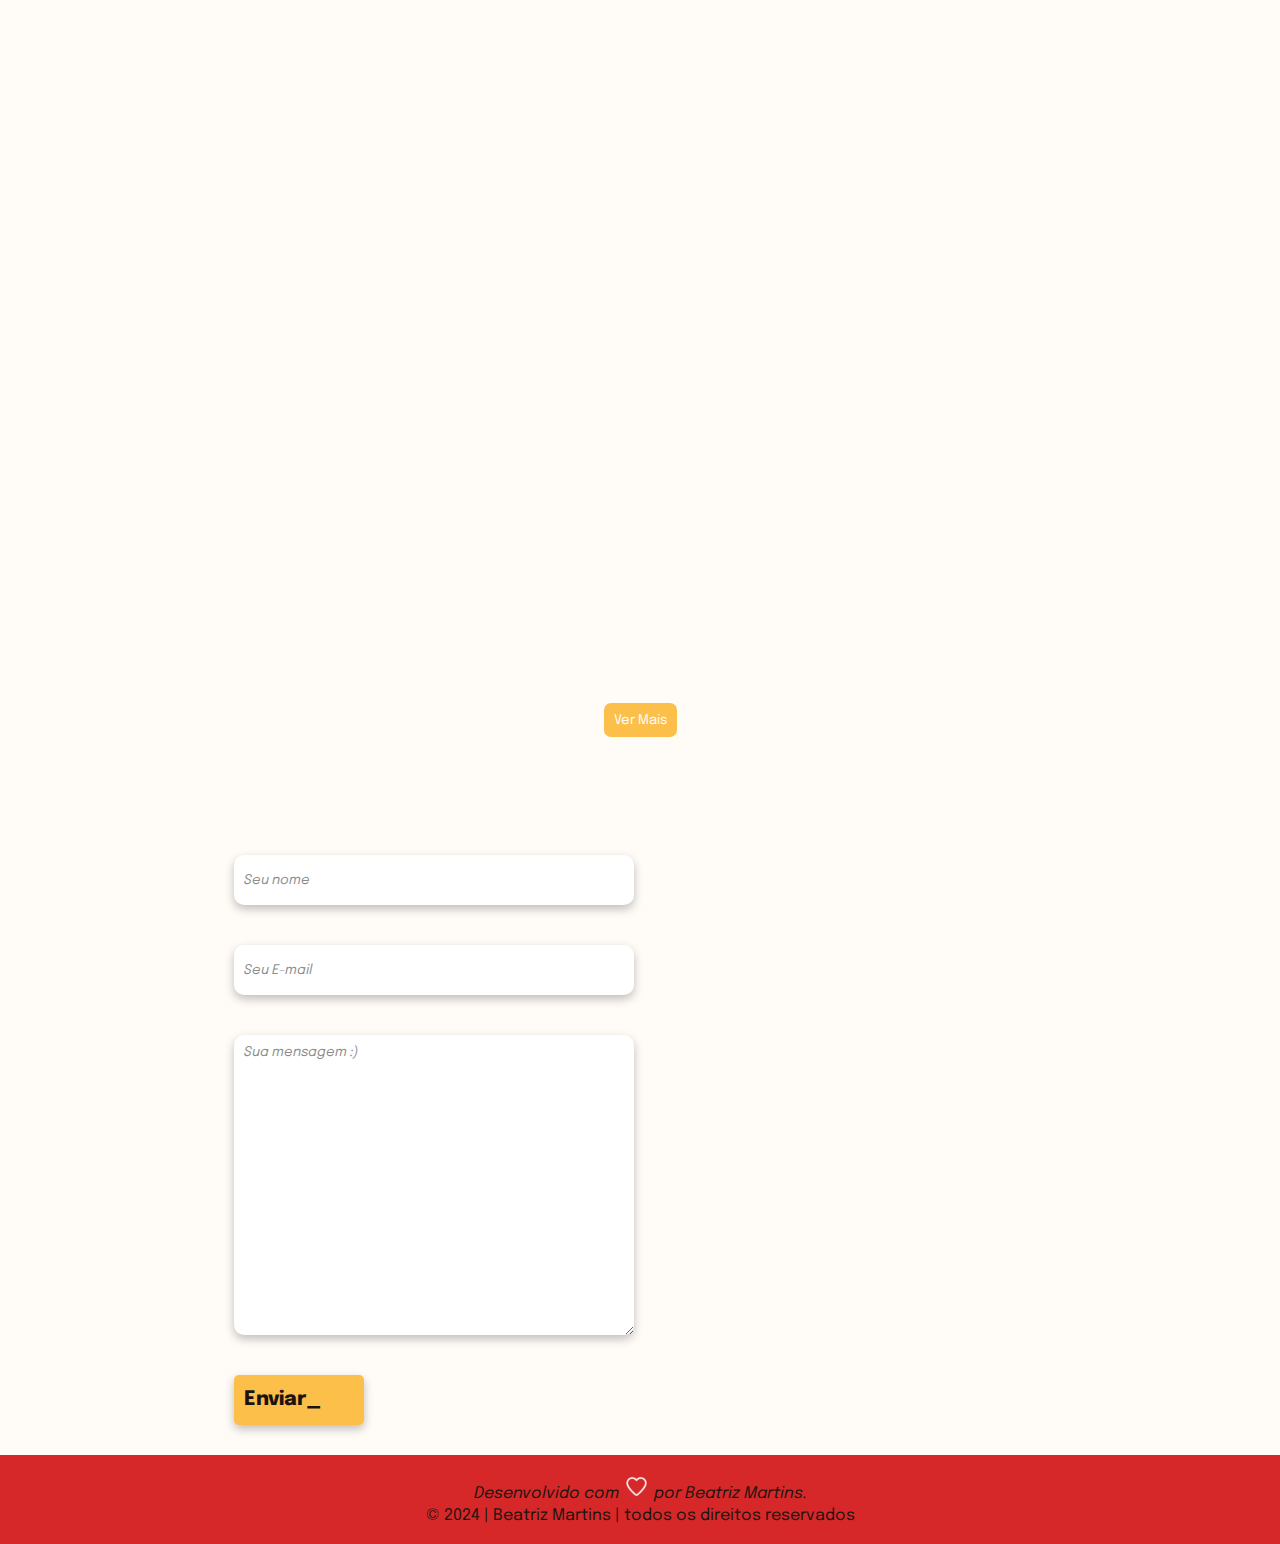
==== commit 4ead3e16: "feat: add "_blank" to CV button" ====
--- a/index.html
+++ b/index.html
@@ -1,13 +1,15 @@
 <!DOCTYPE html>
 <html lang="pt-br">
+
 <head>
     <meta charset="UTF-8">
     <meta name="viewport" content="width=device-width, initial-scale=1.0">
     <link rel="preconnect" href="https://fonts.googleapis.com">
     <link rel="preconnect" href="https://fonts.gstatic.com" crossorigin>
+    <link rel="icon" href="./assets/icons/icon.svg" type="image/x-icon">
     <link href="https://fonts.googleapis.com/css2?family=Epilogue:ital,wght@0,100..900;1,100..900&display=swap"
         rel="stylesheet">
-        <link href="https://unpkg.com/aos@2.3.1/dist/aos.css" rel="stylesheet">
+    <link href="https://unpkg.com/aos@2.3.1/dist/aos.css" rel="stylesheet">
     <link rel="stylesheet" href="./styles/index.css">
     <title>Beatriz Martins</title>
 </head>
@@ -102,7 +104,8 @@
                     Tem algum projeto em mente? Bora trabalhar juntos!✨
                 </p>
 
-                <button>Dowload CV <img src="./assets/icons/dowload.svg" alt="dowload-cv-botão"></button>
+                <a target="_blank" href="./assets/CV/Curriculo - Beatriz Cardoso Martins.pdf"><button>Dowload CV <img
+                            src="./assets/icons/dowload.svg" alt="dowload-cv-botão"></button></a>
                 <img class="gif" src="./assets/shapes/stairs_dot_animate.gif" alt="animações">
             </article>
         </div>
@@ -141,6 +144,10 @@
                     <span>TAILWIND</span>
                 </div>
                 <div class="block-stack">
+                    <img width="50px" src="./assets/stacks/styledComponents.png" alt="styled components">
+                    <span>STYLED COMPONENTS</span>
+                </div>
+                <div class="block-stack">
                     <img src="./assets/stacks/wordpress.svg" alt="wordpress">
                     <span>WORDPRESS</span>
                 </div>
@@ -180,17 +187,43 @@
                 <h1>Projetos</h1>
             </div>
 
+
             <div class="wrap-projects">
-                <div class="container-project" data-aos="fade-right"
-                data-aos-offset="300"
-                data-aos-easing="ease-in-sine">
+
+                <div class="container-project  inverse-container-project" data-aos="zoom-in">
+                    <img class="mockup" width="500px" src="./assets/images/mockups/IceCreamMockup.webp"
+                        alt="project react image">
+                    <div>
+                        <p>Sorveteria desenvolvida do completo zero. Tela de Cadastro e login para o usuário poder
+                            acessar o site. Também tem as telas exclusivas para o Administrador, onde ele consegue
+                            adicionar os sorvetes,
+                            escolher a categoria, e editar os produtos.
+                            Foi desenvolvido em <b>React</b> e no back end <b>Express.js,</b> <b>MongoDB (Mongoose)</b> e
+                            <b>PostgreSQL (Sequelize)</b>. 
+                            Implementação de <b>autenticação JWT, segurança com bcrypt e validações com Yup</b>.
+                            Utilização de <b>ESLint, Prettier e Nodemon</b> para garantir um código limpo e eficiente.</b>
+                        </p>
+
+                        <div class="container-btn first-project">
+                            <a target="_blank" href="https://ice-cream-interface.vercel.app/">Deploy <img
+                                    src="./assets/icons/deploy_eye.svg" class="eye" alt="Deploy-project"></a>
+                            <a target="_blank" href="https://github.com/beatrizcdsmartins/ice-cream_front-end">GitHub
+                                <img src="./assets/icons/github.svg" class="github" alt="github"></a>
+                
+                        </div>
+                    </div>
+                </div>
+                <div class="container-project" data-aos="fade-right" data-aos-offset="300"
+                    data-aos-easing="ease-in-sine">
                     <img class="dots-shape" src="./assets/shapes/square_dots.svg" alt="">
-                    <img class="mockup" width="500px" src="./assets/images/mockups/pareHq_mockup.webp" alt="landing page image">
+                    <img class="mockup" width="500px" src="./assets/images/mockups/pareHq_mockup.webp"
+                        alt="landing page image">
                     <div>
                         <p>Desenvolvi uma landing page utilizando <b>HTML, CSS e JavaScript</b>
-                            para um trabalho de conscientização de trânsito do meu pai. A página
-                            tem um design atraente e informativo, destacando a importância e relevância do
-                            da sua HQ.</p>
+                            para uma HQ de conscientização de trânsito do meu pai. A página
+                            tem um design atraente e informativo, destacando a importância e relevância do seu trabalho.
+                            Design desenvolvido no <b>Figma</b>.
+                        </p>
 
                         <div class="container-btn">
                             <a target="_blank" href="https://parehq.com.br/">Deploy <img
@@ -202,14 +235,17 @@
                 </div>
 
                 <div class="container-project  inverse-container-project" data-aos="zoom-in">
-                    <img class="mockup" width="500px" src="./assets/images/mockups/react_hamburguer_mockup.webp" alt="project react image">
+                    <img class="mockup" width="500px" src="./assets/images/mockups/react_hamburguer_mockup.webp"
+                        alt="project react image">
                     <div>
-                        <p>Este projeto, desenvolvido com <b>React</b>, permite que
+                        <p>Este projeto permite que
                             o usuário digite seu nome e faça um pedido de hambúrguer.
                             Após o pedido, o usuário é redirecionado para uma página onde
                             pode visualizar todos os pedidos realizados. A aplicação possui
                             uma interface intuitiva
-                            e eficiente, facilitando a navegação e a interação do usuário.</p>
+                            e eficiente, facilitando a navegação e a interação do usuário.
+                            Foi desenvolvido com <b>React, Styled Components e Node.js.</b>
+                        </p>
 
                         <div class="container-btn">
                             <a target="_blank" href="https://genuine-hummingbird-b6ca95.netlify.app/">Deploy <img
@@ -241,12 +277,14 @@
 
                 <div id="hide-content">
                     <div class="container-project  inverse-container-project" data-aos="fade-right">
-                        <img class="mockup" width="500px" src="./assets/images/mockups/conversor_Mockup.webp" alt="mockup">
+                        <img class="mockup" width="500px" src="./assets/images/mockups/conversor_Mockup.webp"
+                            alt="mockup">
                         <div>
-                            <p>Este projeto foi desenvolvido com <b>HTML, CSS e JavaScript</b>, e consome
-                                uma <b>API</b> que fornece os valores atualizados do euro, bitcoin e dólar.
+                            <p>Este projeto consome uma <b>API</b> que fornece os valores atualizados do euro, bitcoin e
+                                dólar.
                                 O conversor de moedas é prático e fácil de usar, permitindo que os usuários
-                                obtenham rapidamente as cotações mais recentes das moedas.</p>
+                                obtenham rapidamente as cotações mais recentes das moedas. Desenvolvido com <b>HTML, CSS
+                                    e JavaScript</b>.</p>
 
                             <div class="container-btn">
                                 <a target="_blank"
@@ -261,13 +299,14 @@
 
                     <div class="container-project" data-aos="fade-right">
                         <img class="circles-shape" src="./assets/shapes/yellow-circle.svg" alt="shapes">
-                        <img class="mockup" width="500px" src="./assets/images/mockups/weather_mockup.webp" alt="mockup">
+                        <img class="mockup" width="500px" src="./assets/images/mockups/weather_mockup.webp"
+                            alt="mockup">
                         <div>
-                            <p>Utilizando <b>HTML, CSS e JavaScript</b>, criei uma aplicação
-                                que consulta uma <b>API</b> para obter o clima em tempo real de qualquer
+                            <p>Aplicação que consulta uma <b>API</b> para obter o clima em tempo real de qualquer
                                 cidade digitada pelo usuário. A interface é limpa e responsiva,
                                 proporcionando uma maneira
-                                rápida e eficiente de obter informações meteorológicas atualizadas.</p>
+                                rápida e eficiente de obter informações meteorológicas atualizadas. Utilizei <b>HTML,
+                                    CSS e JavaScript</b></p>
 
                             <div class="container-btn">
                                 <a target="_blank" href="https://beatrizcdsmartins.github.io/How-is-the-weather/">Deploy
@@ -307,7 +346,7 @@
     <section id="contato" class="contact">
         <div class="container-contact">
             <div>
-                <div class="container-title"  data-aos="fade-right">
+                <div class="container-title" data-aos="fade-right">
                     <span>Entre em</span>
                     <h1>Contato</h1>
                 </div>
@@ -325,16 +364,17 @@
                 </div>
 
             </div>
-            <div class="social-medias" >
-                <div  data-aos="fade-right"><a target="_blank" href="https://github.com/beatrizcdsmartins/"><img
+            <div class="social-medias">
+                <div data-aos="fade-right"><a target="_blank" href="https://github.com/beatrizcdsmartins/"><img
                             src="./assets/icons/github.svg" alt="github"></a>
                     <p>/beatrizcdsmartins</p>
                 </div>
-                <div  data-aos="fade-right"><a target="_blank" href="https://www.linkedin.com/in/beatriz-cardoso-martins/"><img
+                <div data-aos="fade-right"><a target="_blank"
+                        href="https://www.linkedin.com/in/beatriz-cardoso-martins/"><img
                             src="./assets/icons/linkedIn.svg" alt="linkedIn"></a>
                     <p>/beatriz-cardoso-martins</p>
                 </div>
-                <div  data-aos="fade-right"><a target="_blank" href="mailto:beatrizcdsmartins.contato@gmail.com"><img
+                <div data-aos="fade-right"><a target="_blank" href="mailto:beatrizcdsmartins.contato@gmail.com"><img
                             src="./assets/icons/e-mail.svg" alt="email"></a>
                     <p>beatrizcdsmartins.contato@gmail.com</p>
                 </div>
@@ -342,7 +382,8 @@
 
 
             <div class="social-medias-mobile">
-                <div><a href="https://github.com/beatrizcdsmartins/"><img src="./assets/icons/github.svg" alt="github"></a>
+                <div><a href="https://github.com/beatrizcdsmartins/"><img src="./assets/icons/github.svg"
+                            alt="github"></a>
                 </div>
                 <div><a href="https://www.linkedin.com/in/beatriz-cardoso-martins/"><img
                             src="./assets/icons/linkedIn.svg" alt="linkedIn"></a></div>
@@ -365,5 +406,6 @@
 <script src="https://unpkg.com/aos@2.3.1/dist/aos.js"></script>
 <script>
     AOS.init();
-  </script>
-</html>+</script>
+
+</html>
--- a/styles/index.css
+++ b/styles/index.css
@@ -792,7 +792,8 @@
     color: #060A2F;
   }
   .github, .eye {
-    padding: 0;
+    padding: 2px;
+    border-radius: 20px;
   }
   .social-medias-mobile div {
     margin-bottom: 10px;
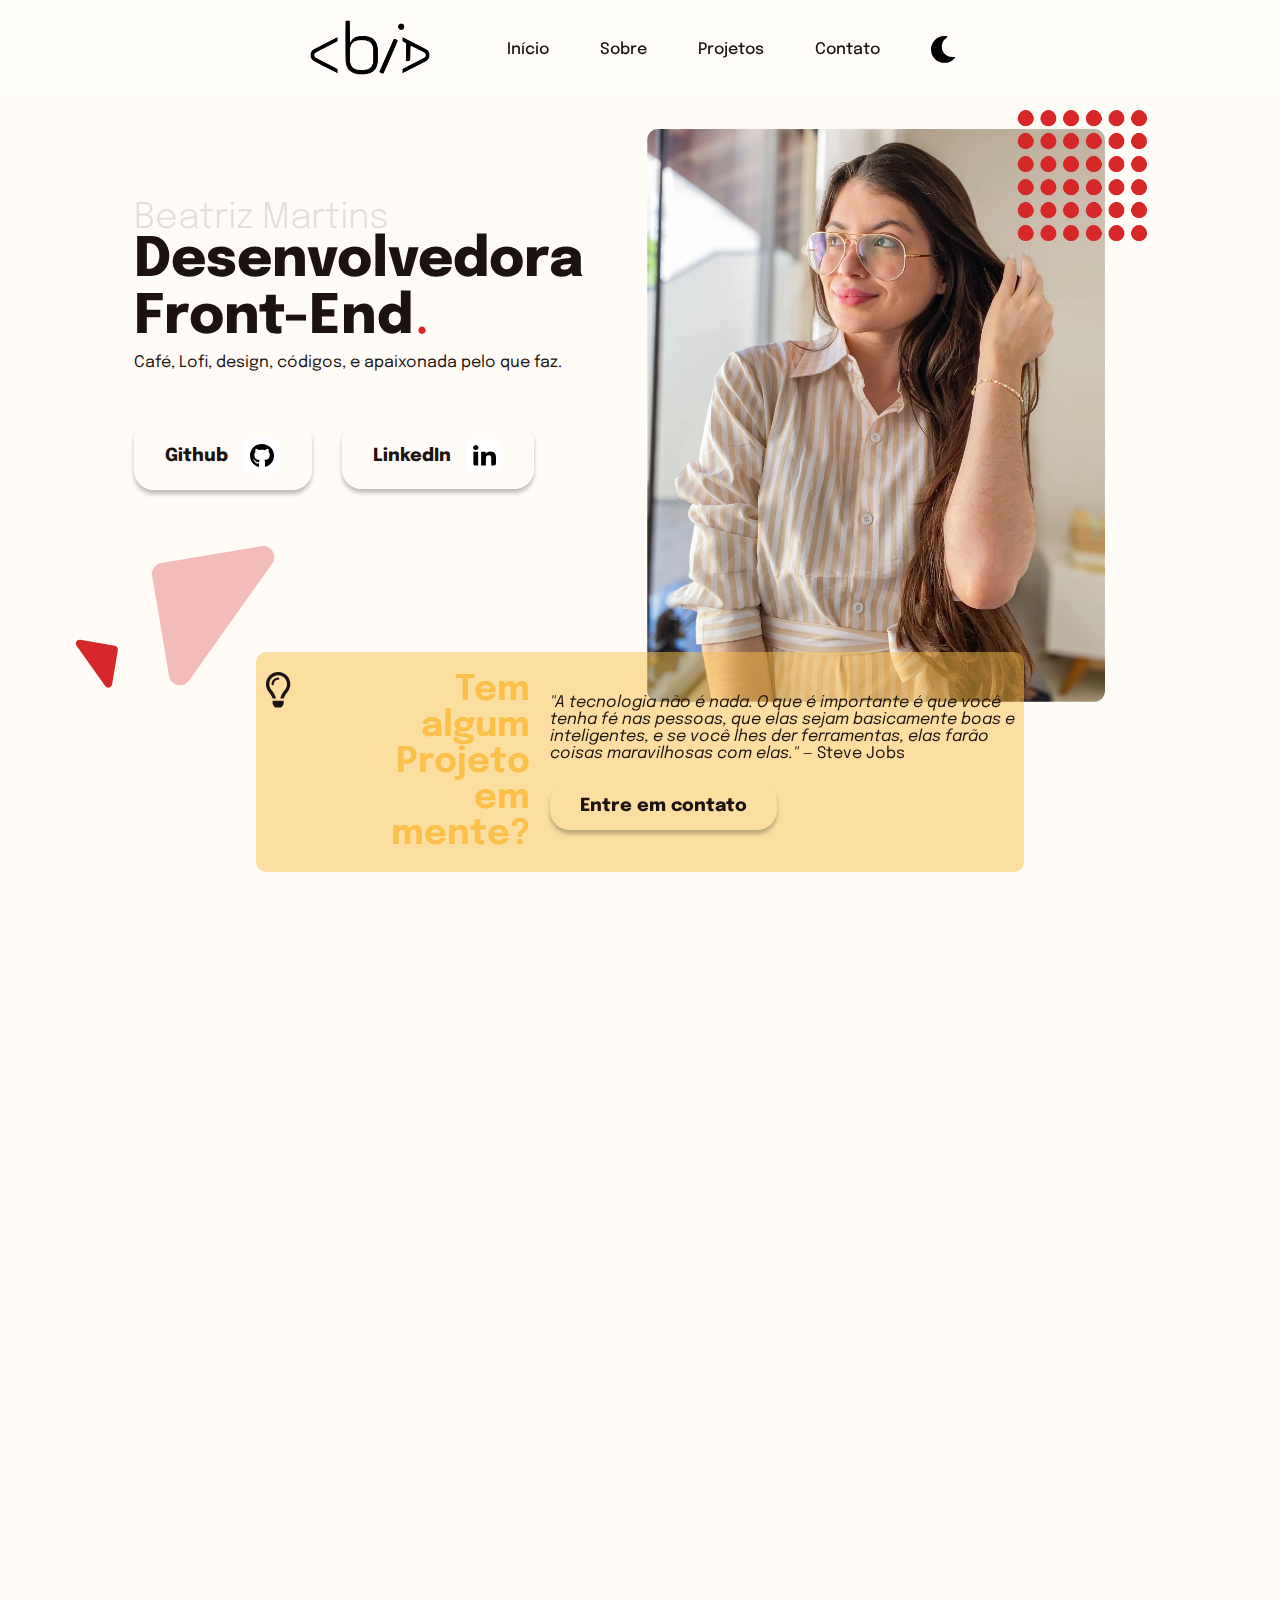
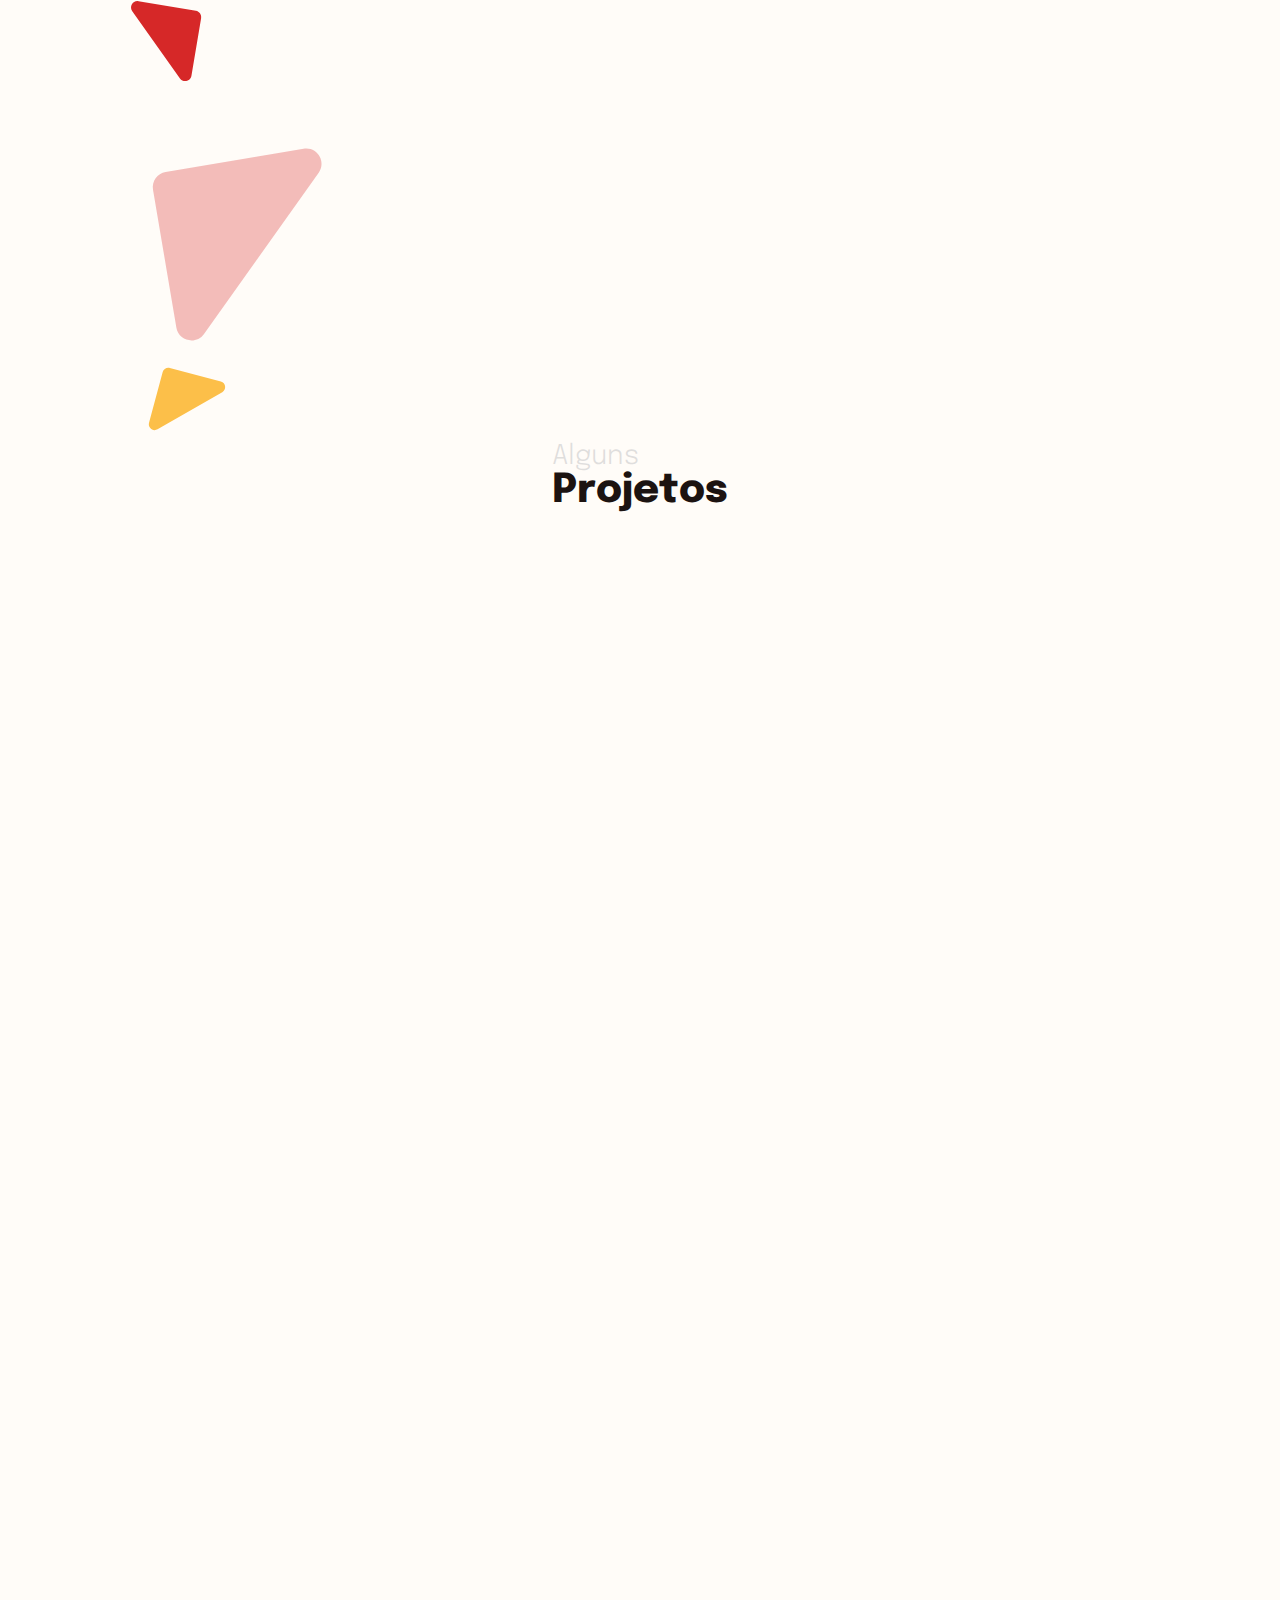
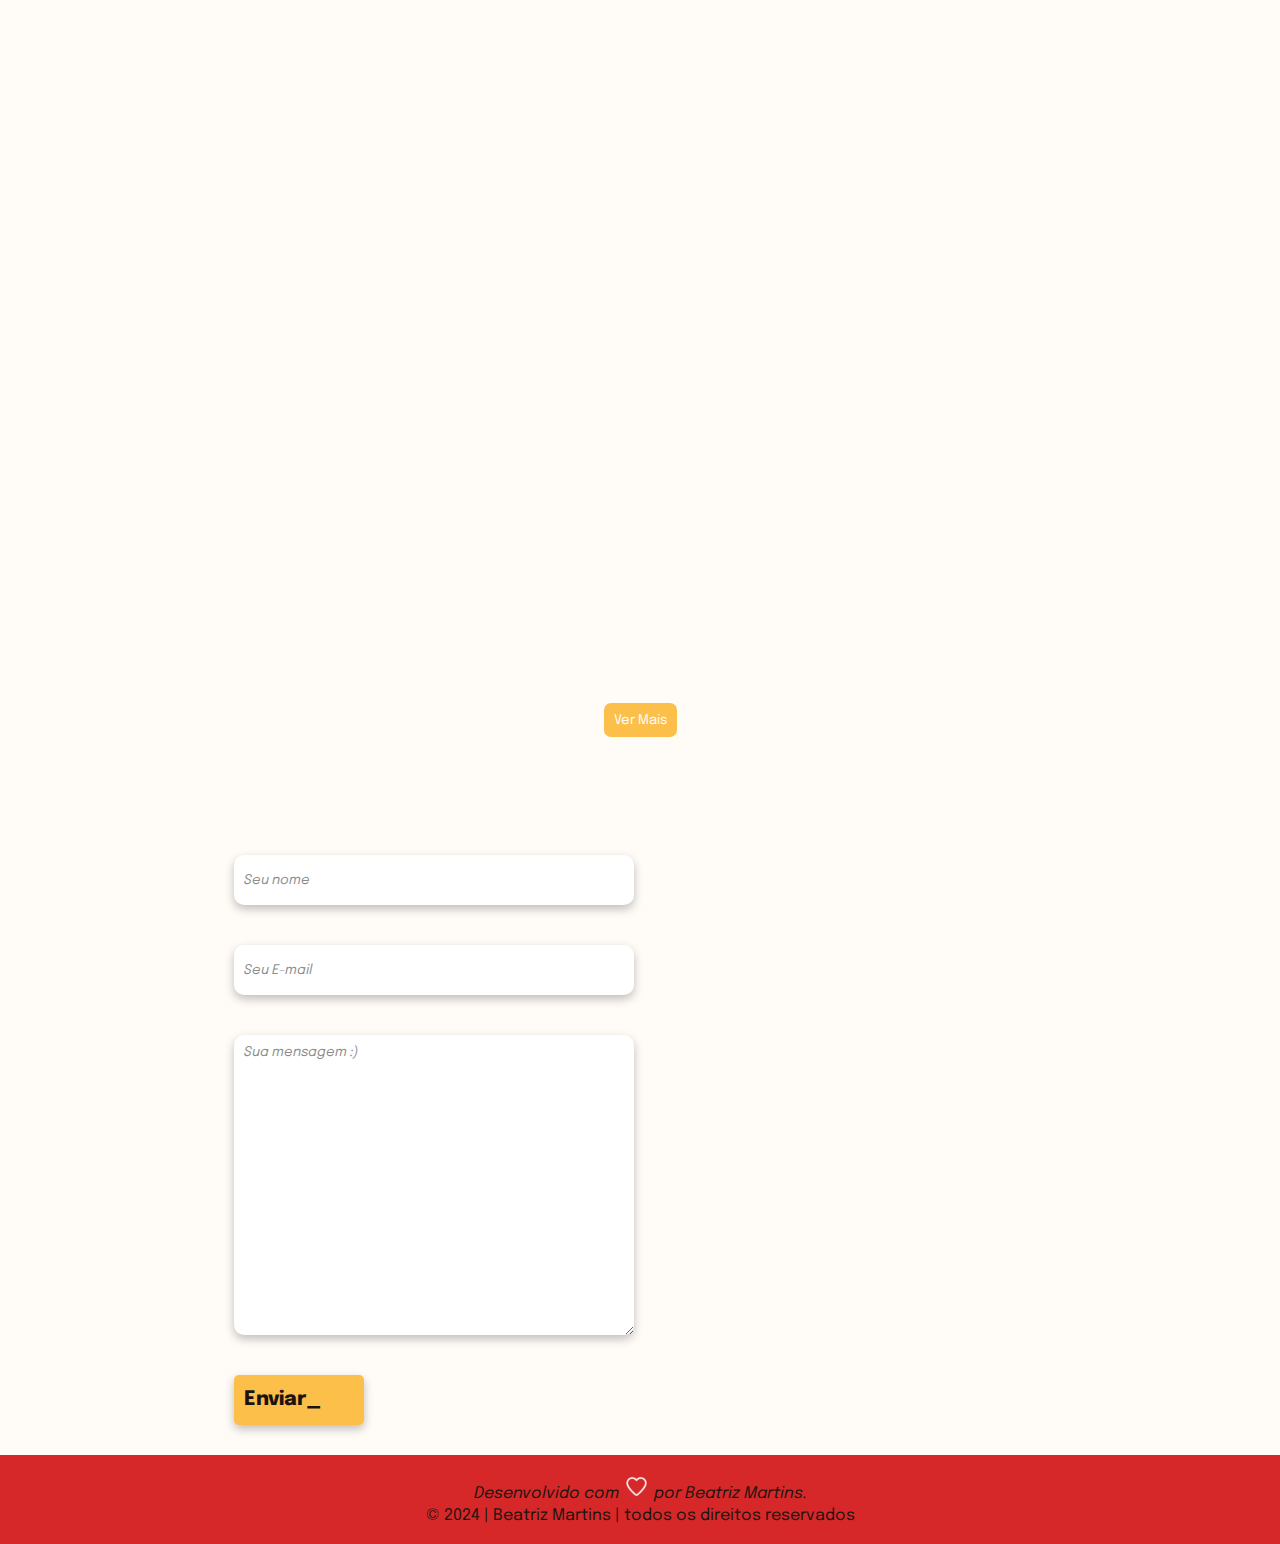
==== commit c3b8a61c: "add target_blank - cv button" ====
--- a/index.html
+++ b/index.html
@@ -408,4 +408,4 @@
     AOS.init();
 </script>
 
-</html>
+</html>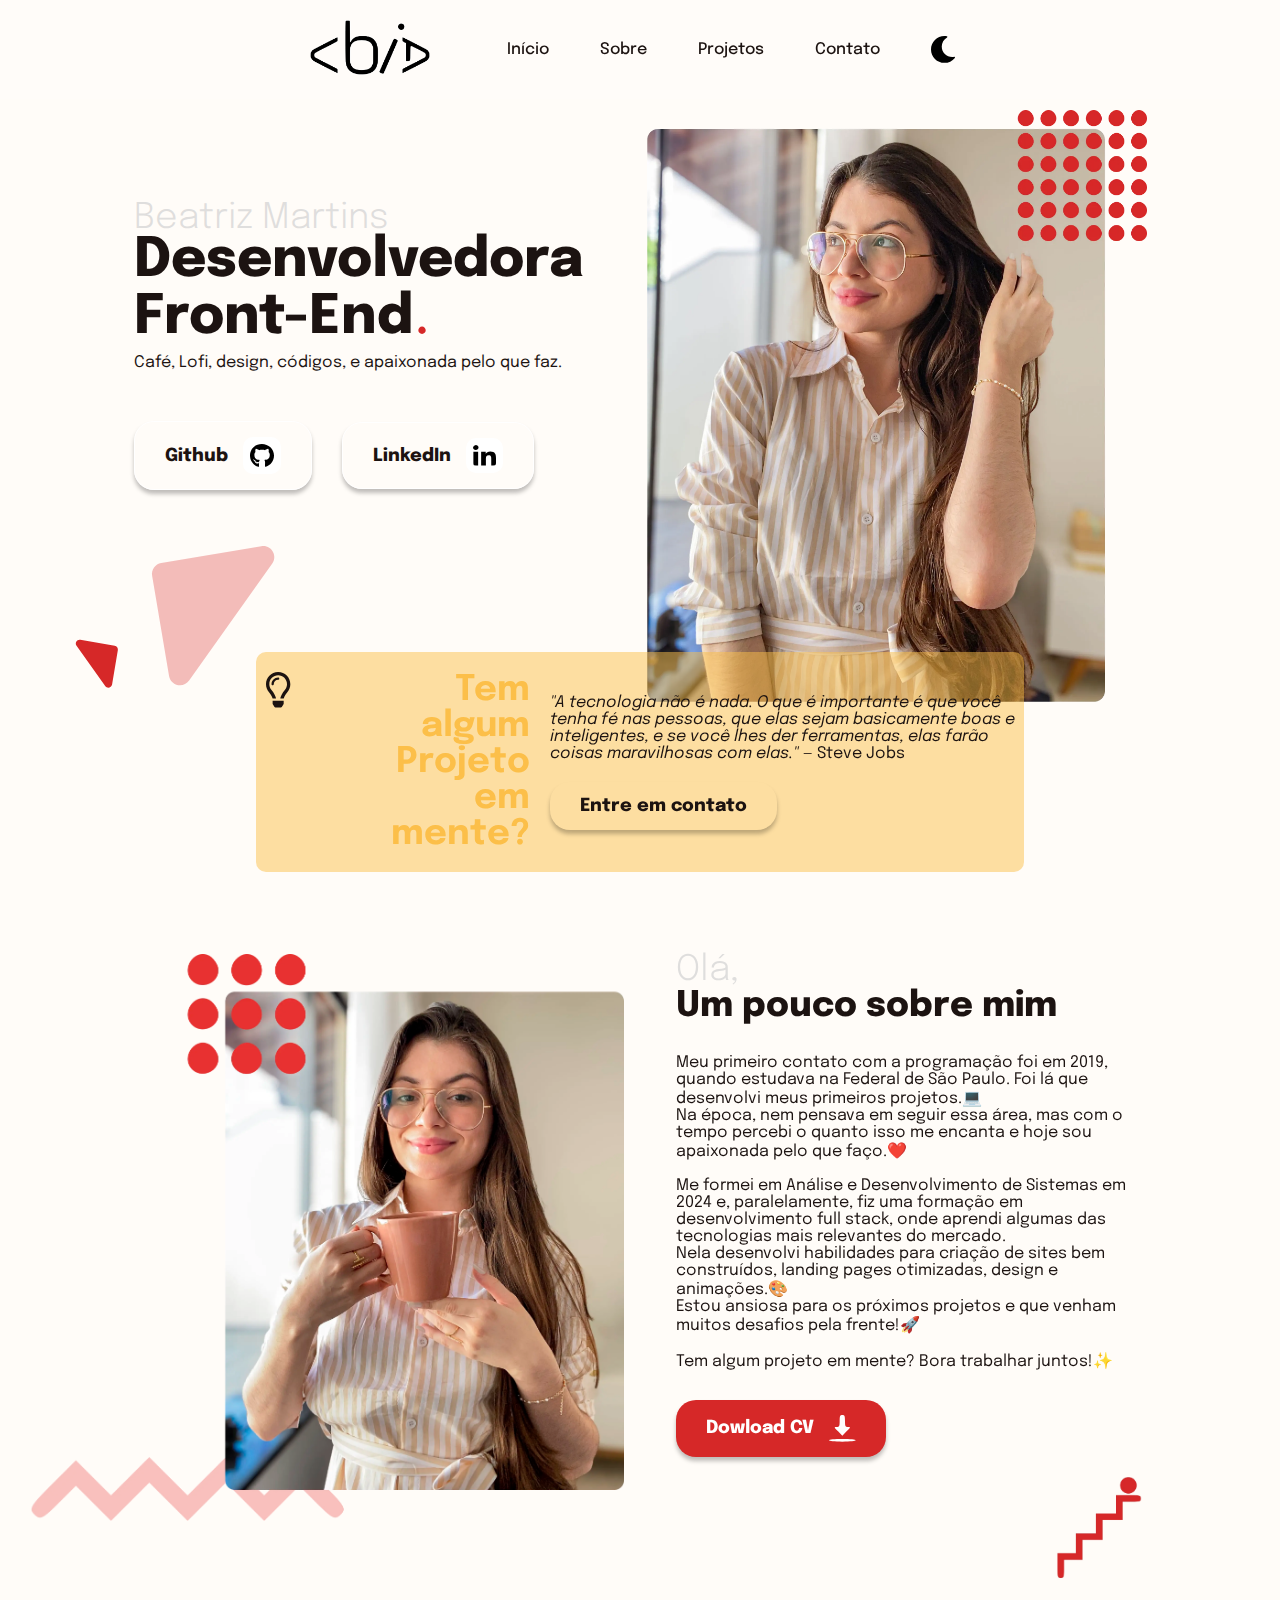
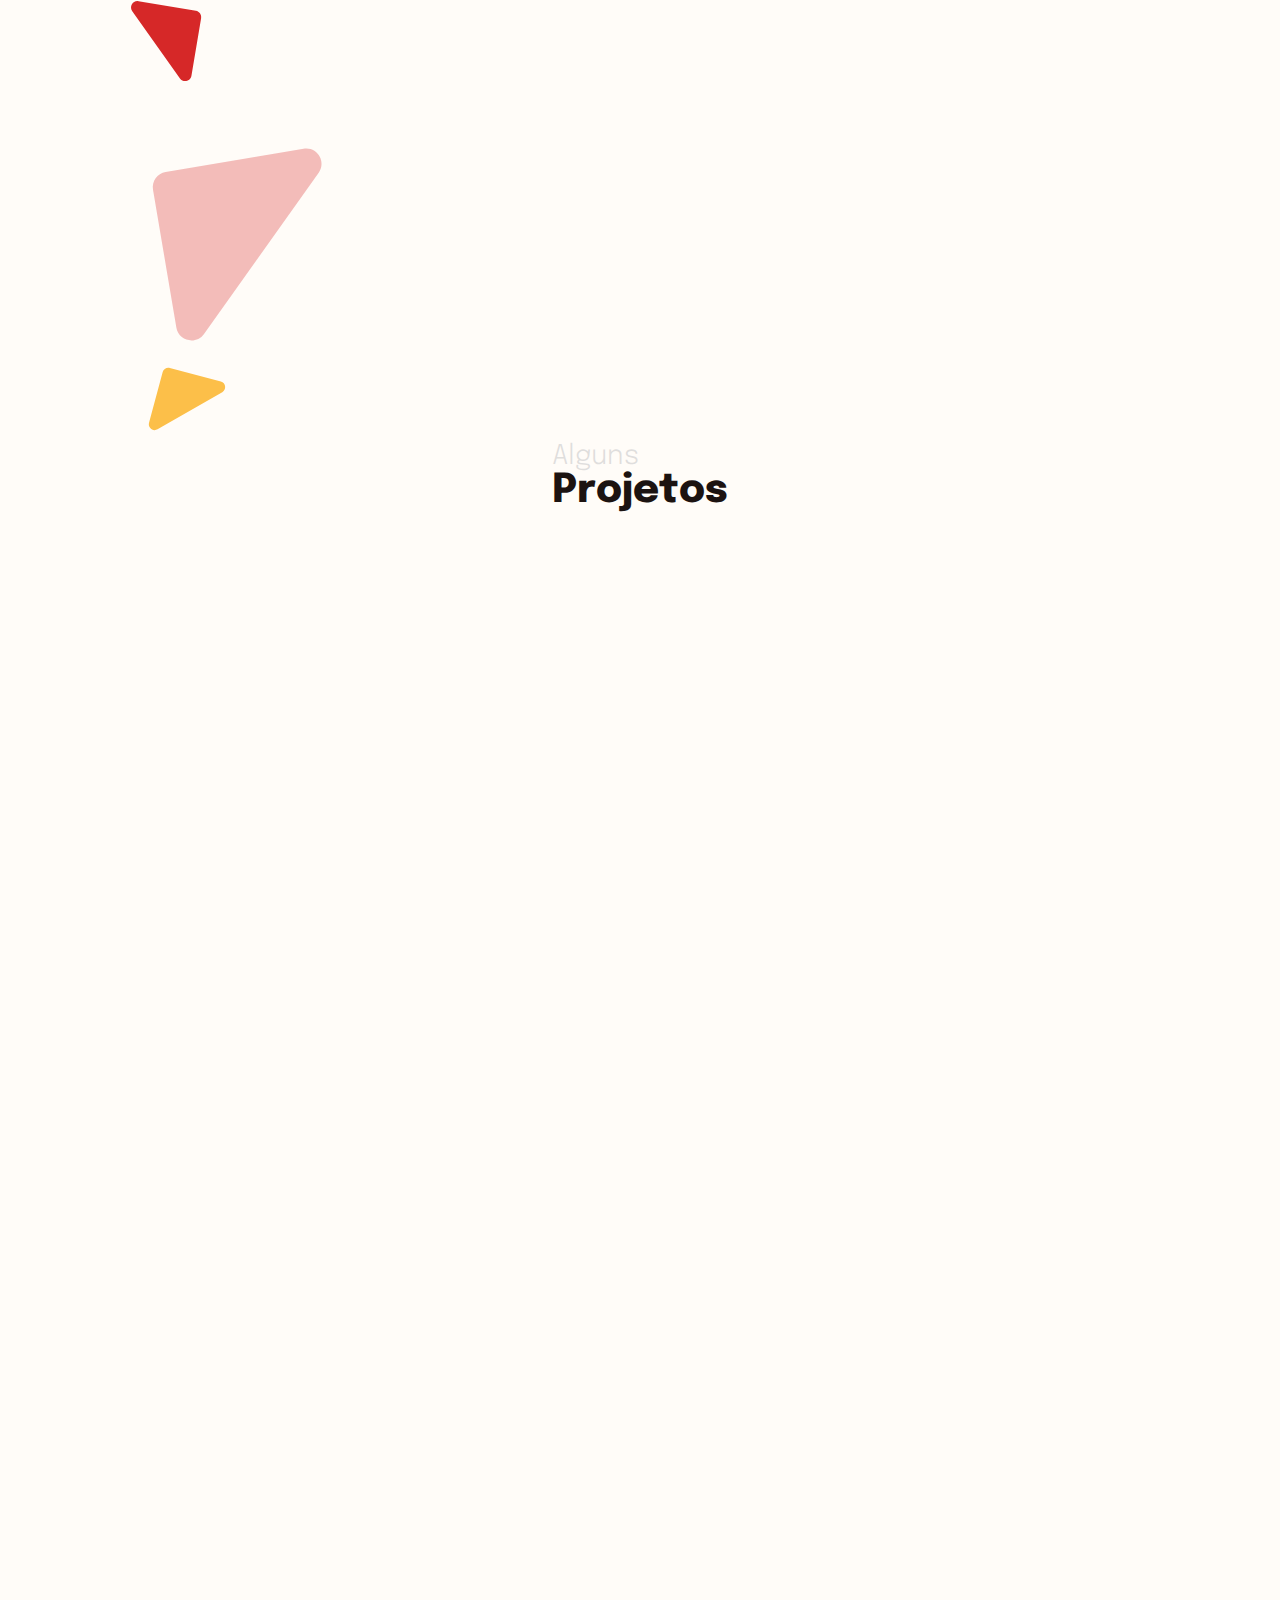
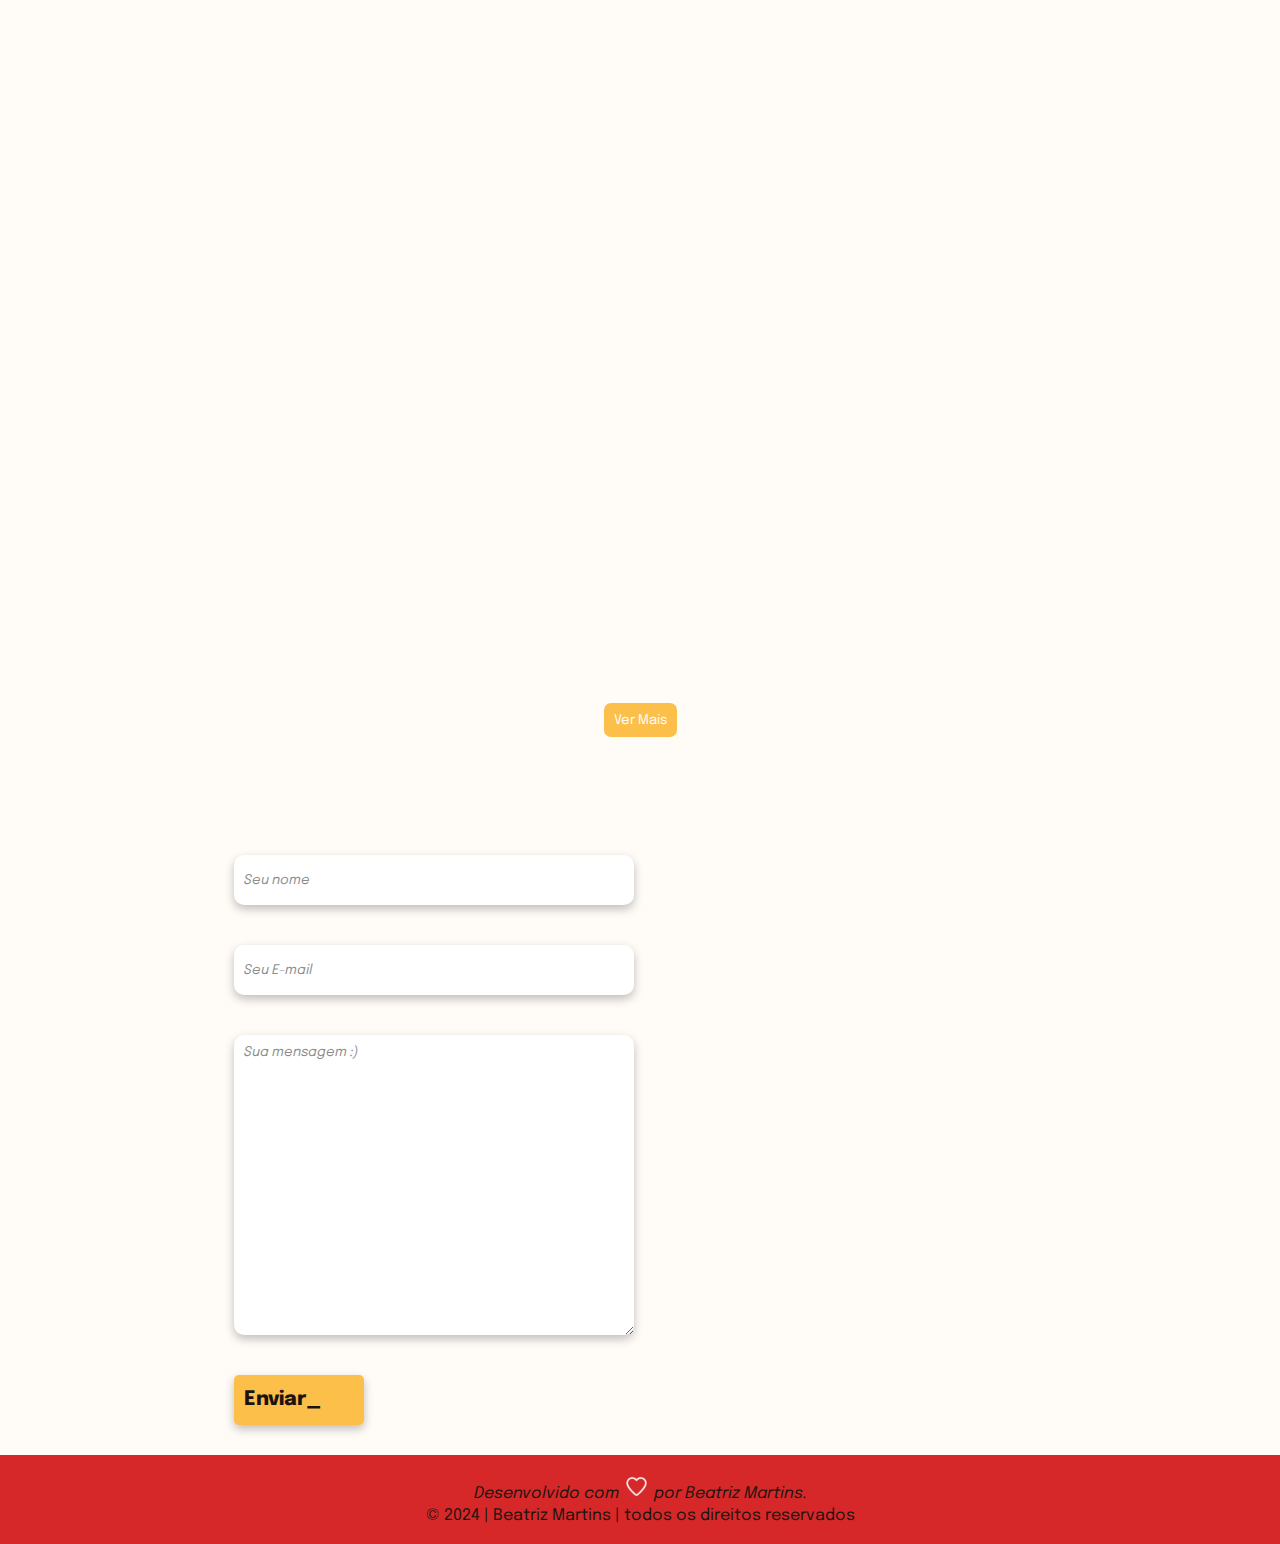
==== commit 3126848d: "Merge 4ead3e1639da21b51d1ec8e71ca74727f99c6357 into c3b8a61ceceaccc2cc2abc72866da8c10d814fbb" ====
--- a/index.html
+++ b/index.html
@@ -408,4 +408,4 @@
     AOS.init();
 </script>
 
-</html>+</html>
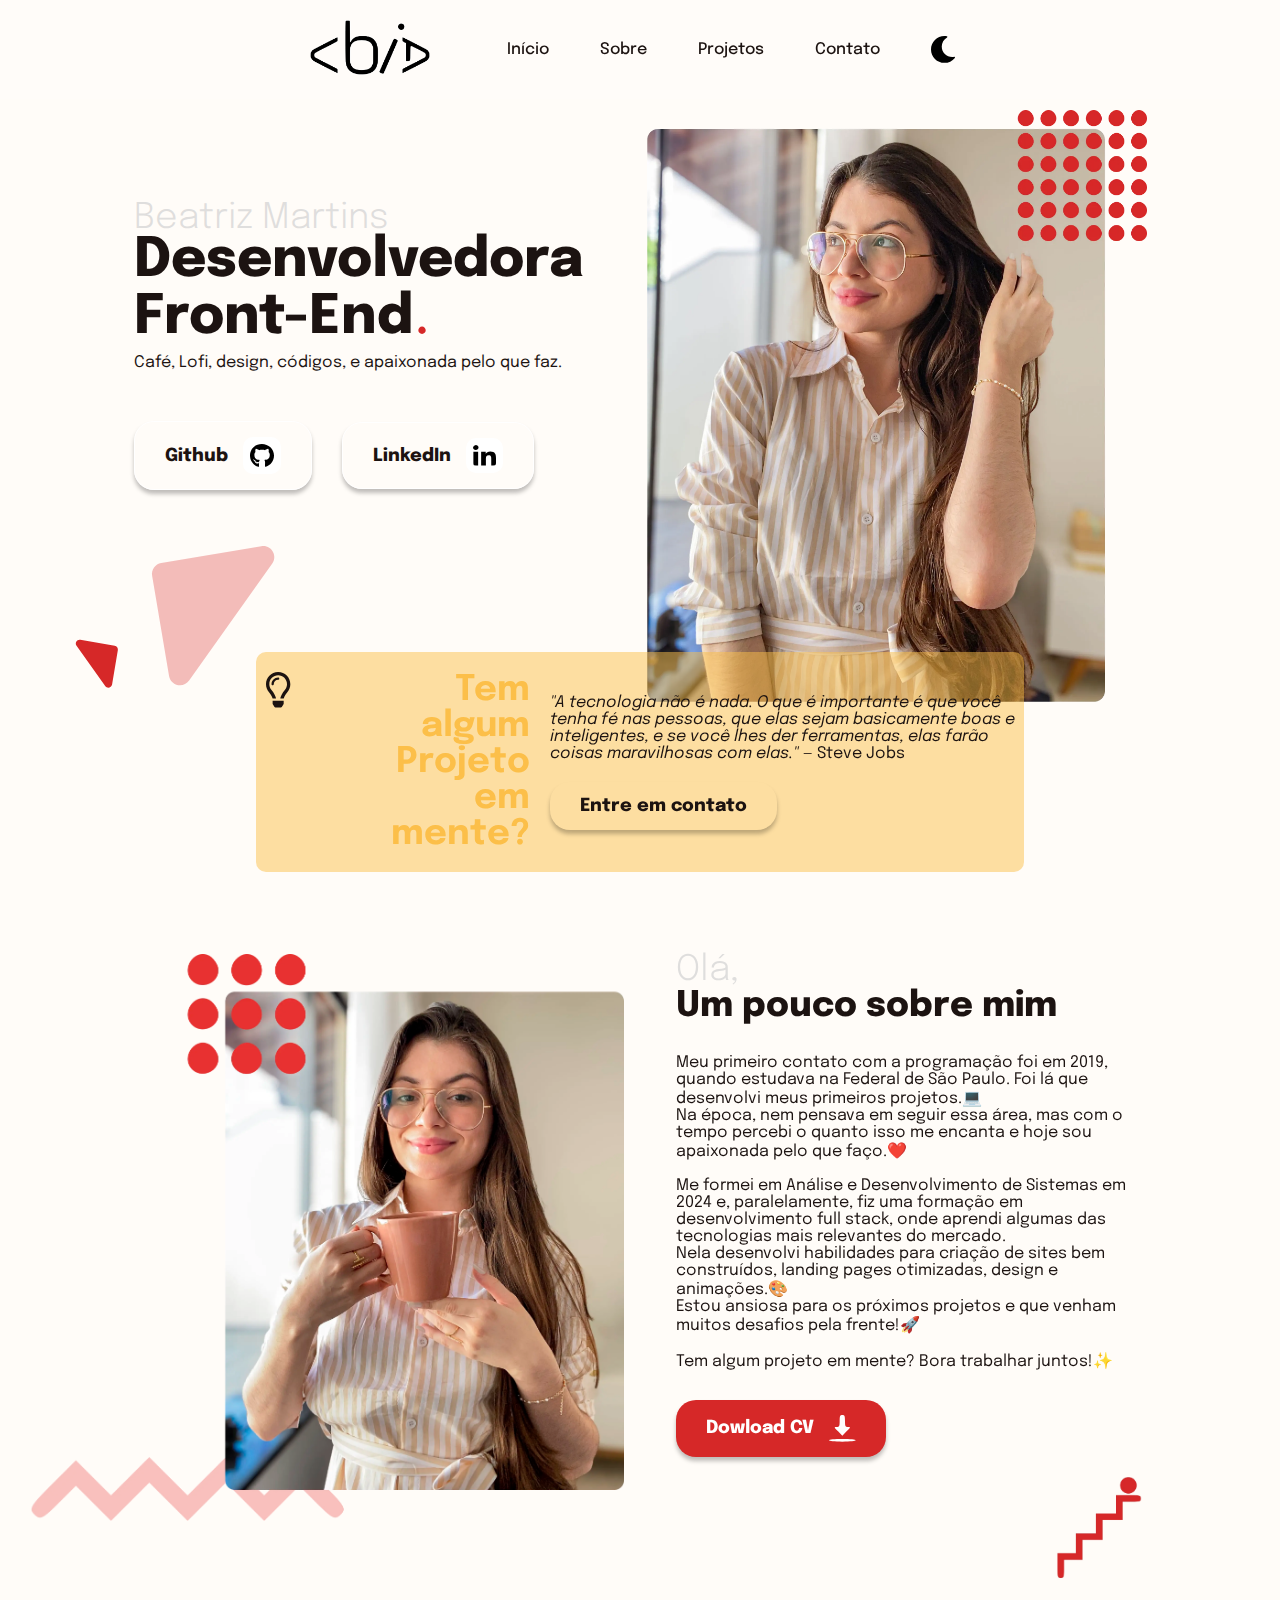
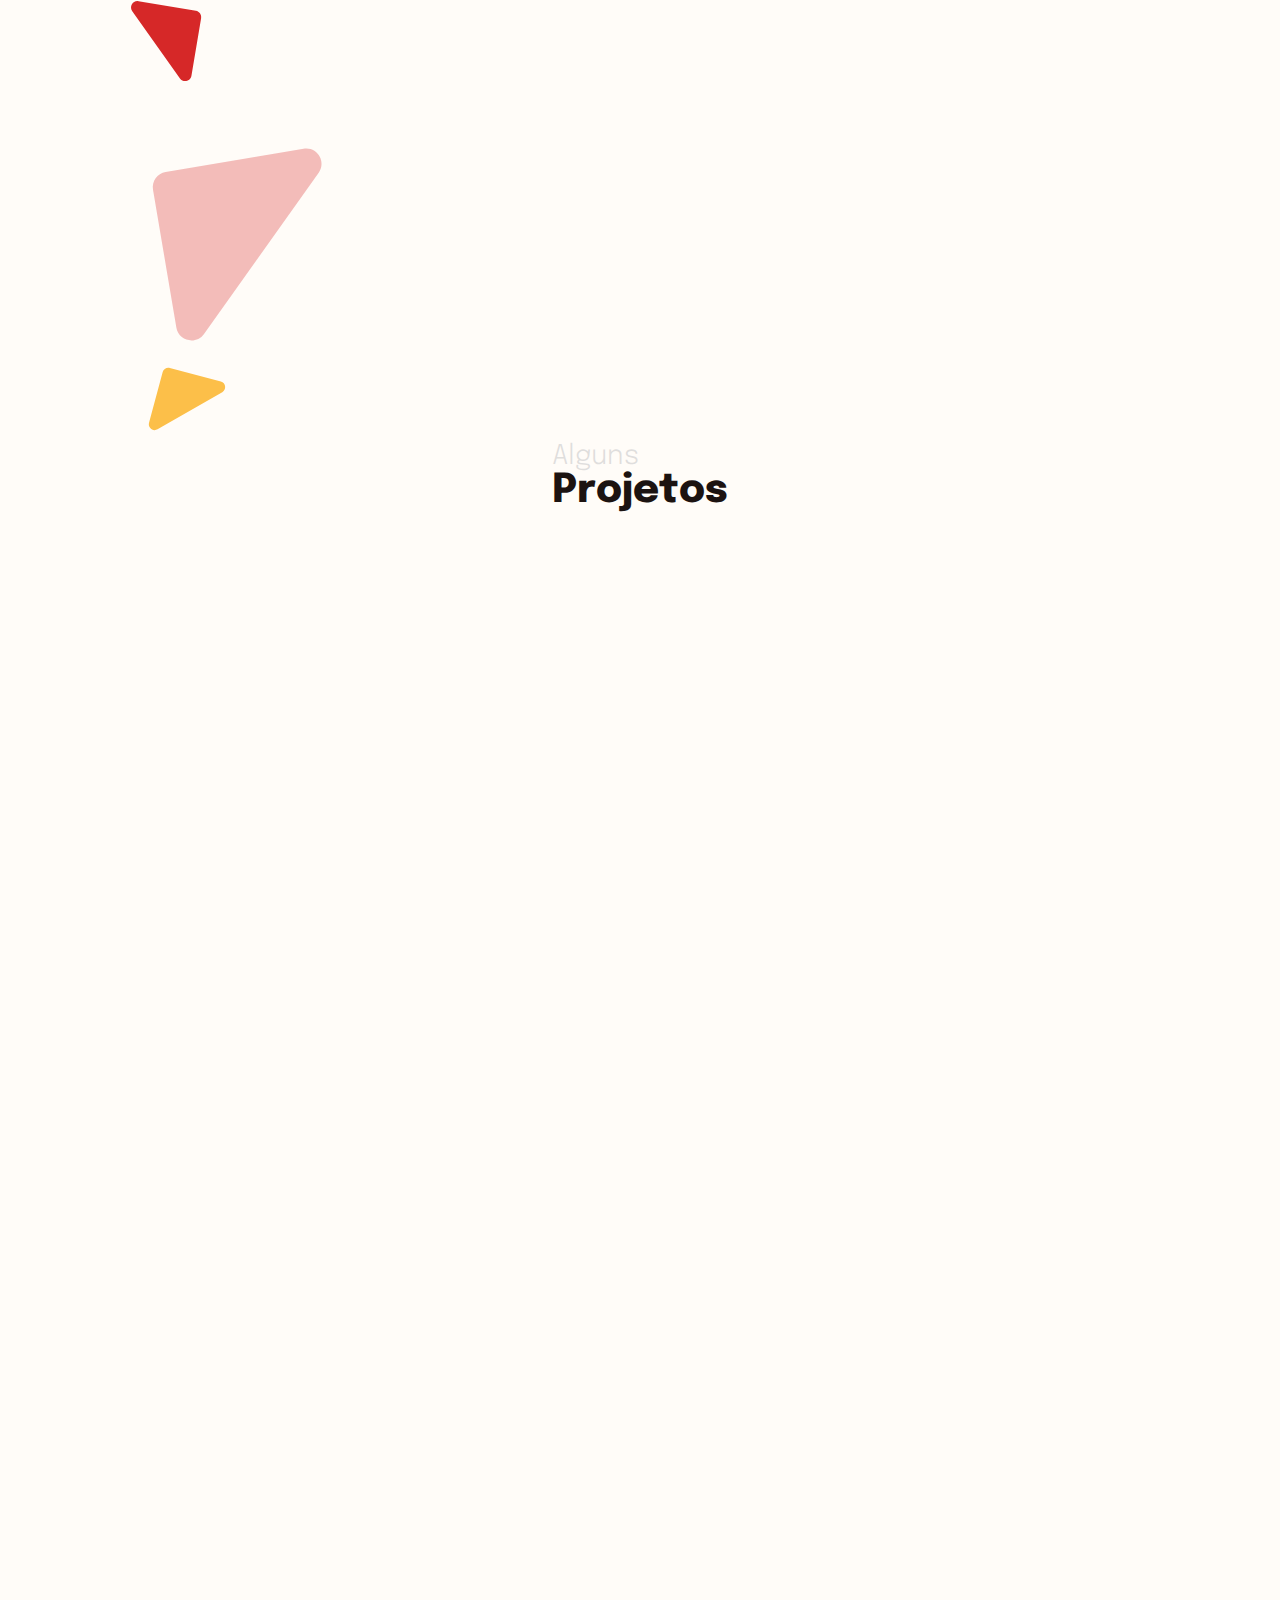
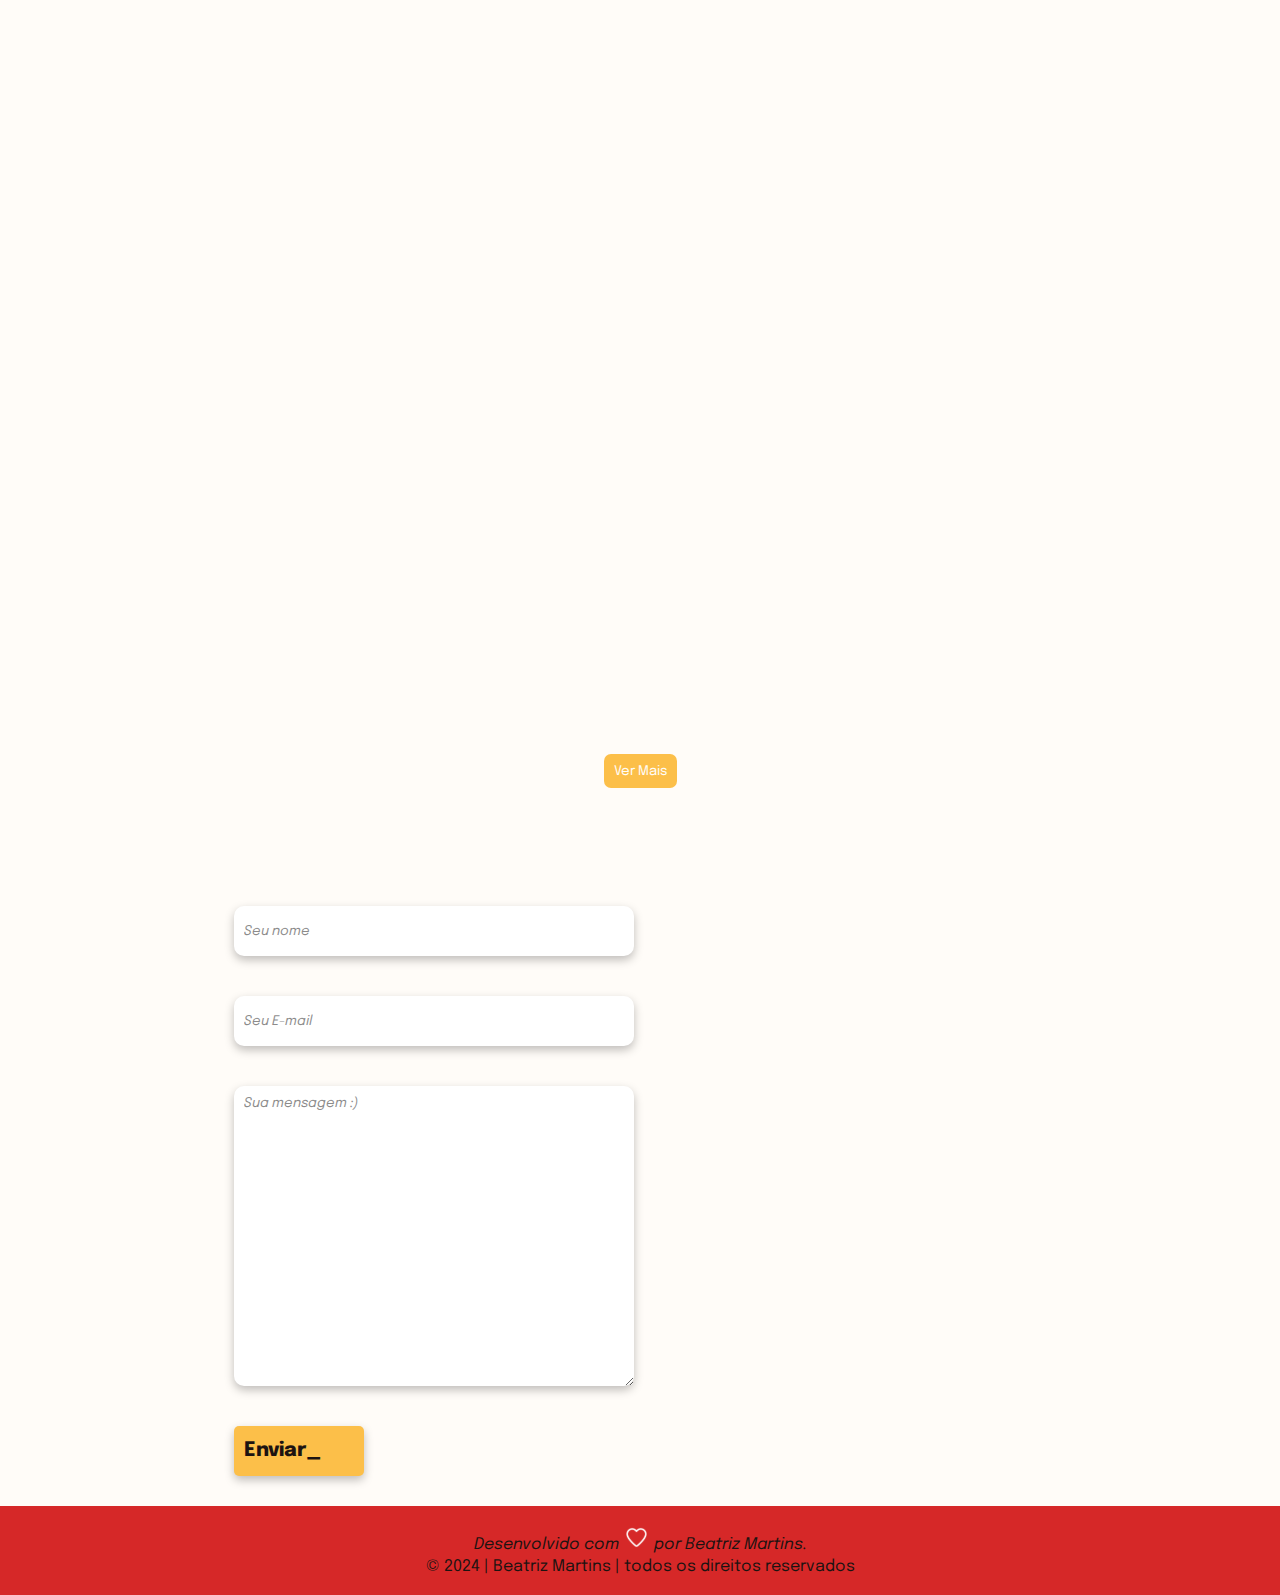
==== commit c1efa259: "add sass" ====
--- a/index.html
+++ b/index.html
@@ -144,6 +144,10 @@
                     <span>TAILWIND</span>
                 </div>
                 <div class="block-stack">
+                    <img src="./assets/stacks/sass.svg" alt="sass">
+                    <span>SASS</span>
+                </div>
+                <div class="block-stack">
                     <img width="50px" src="./assets/stacks/styledComponents.png" alt="styled components">
                     <span>STYLED COMPONENTS</span>
                 </div>
@@ -408,4 +412,4 @@
     AOS.init();
 </script>
 
-</html>
+</html>--- a/styles/index.css
+++ b/styles/index.css
@@ -25,6 +25,7 @@
   color: #fff;
 }
 
+
 * {
   margin: 0;
   padding: 0;
@@ -52,7 +53,9 @@
   transform: scale(1.1);
 }
 
-.linkedin, .github, .eye {
+.linkedin,
+.github,
+.eye {
   background-color: white;
   padding: 7px;
   border-radius: 10px;
@@ -791,7 +794,8 @@
   nav a {
     color: #060A2F;
   }
-  .github, .eye {
+  .github,
+  .eye {
     padding: 2px;
     border-radius: 20px;
   }
